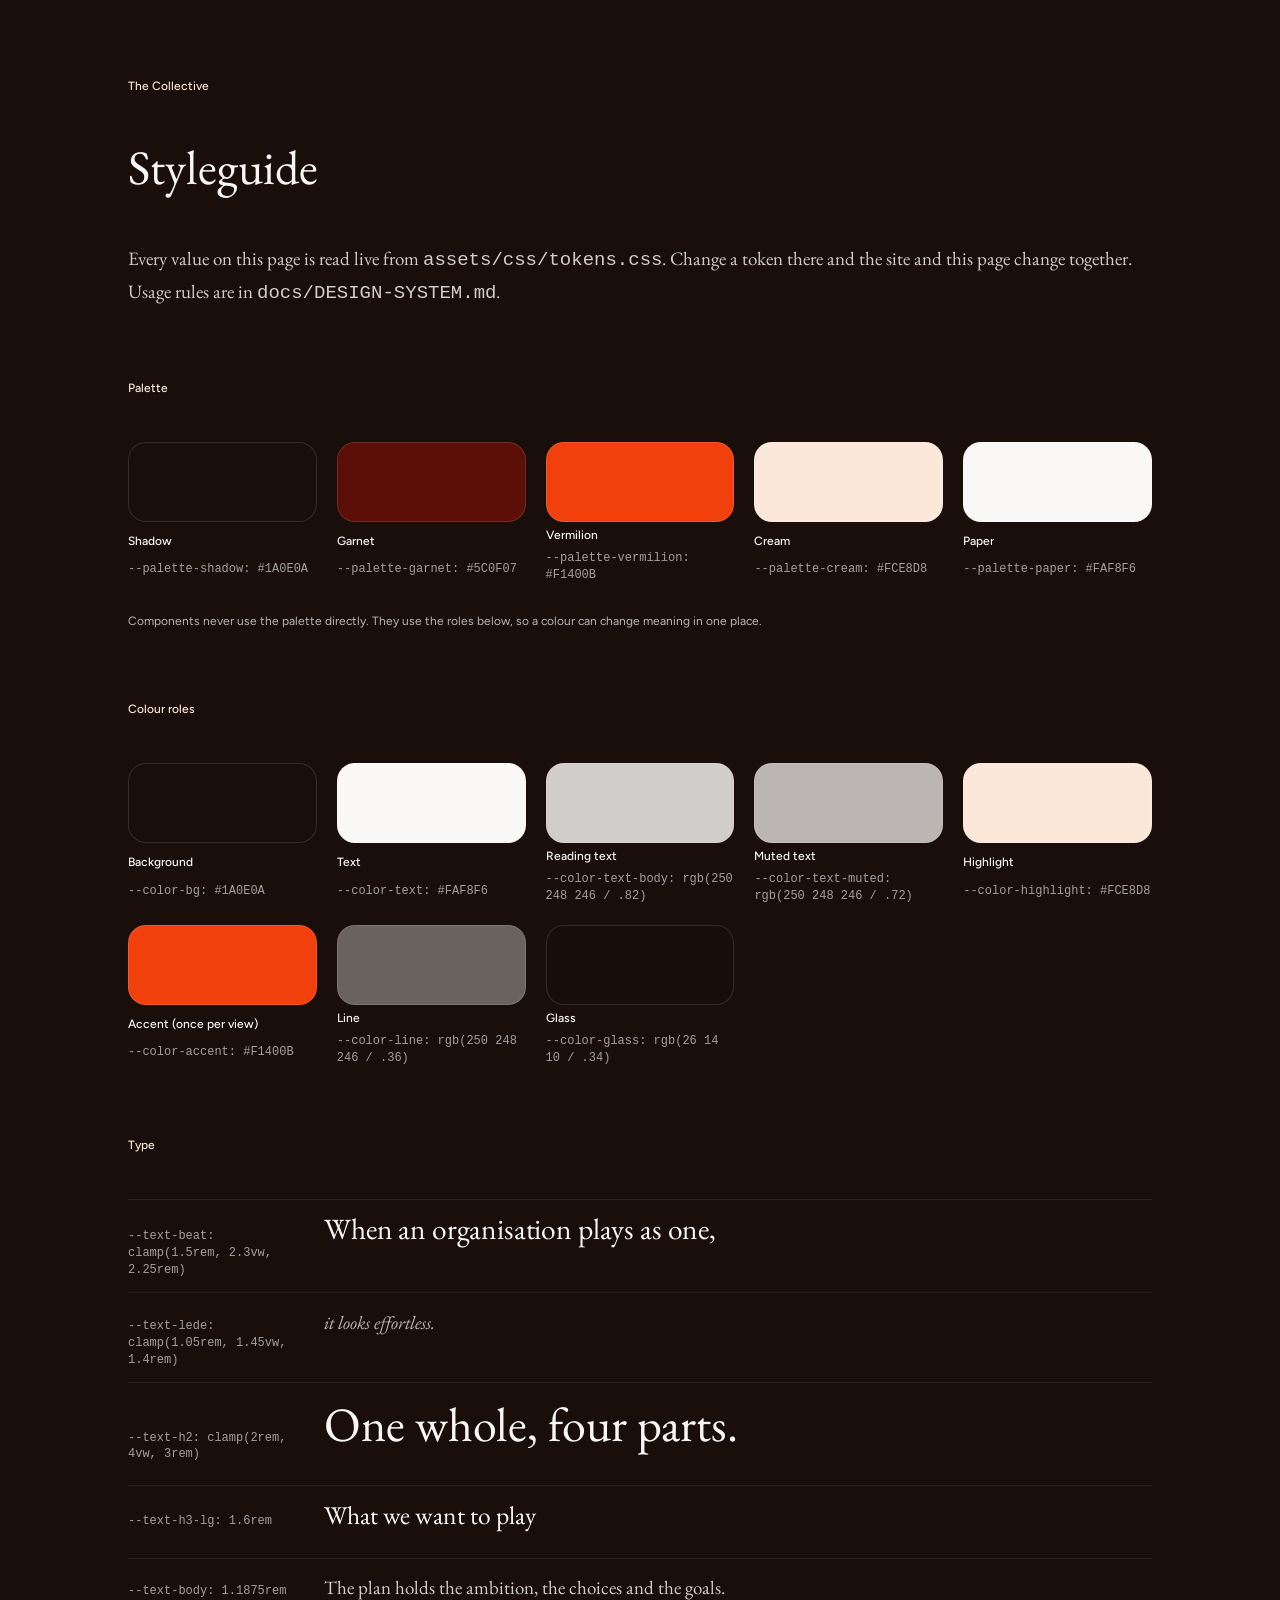
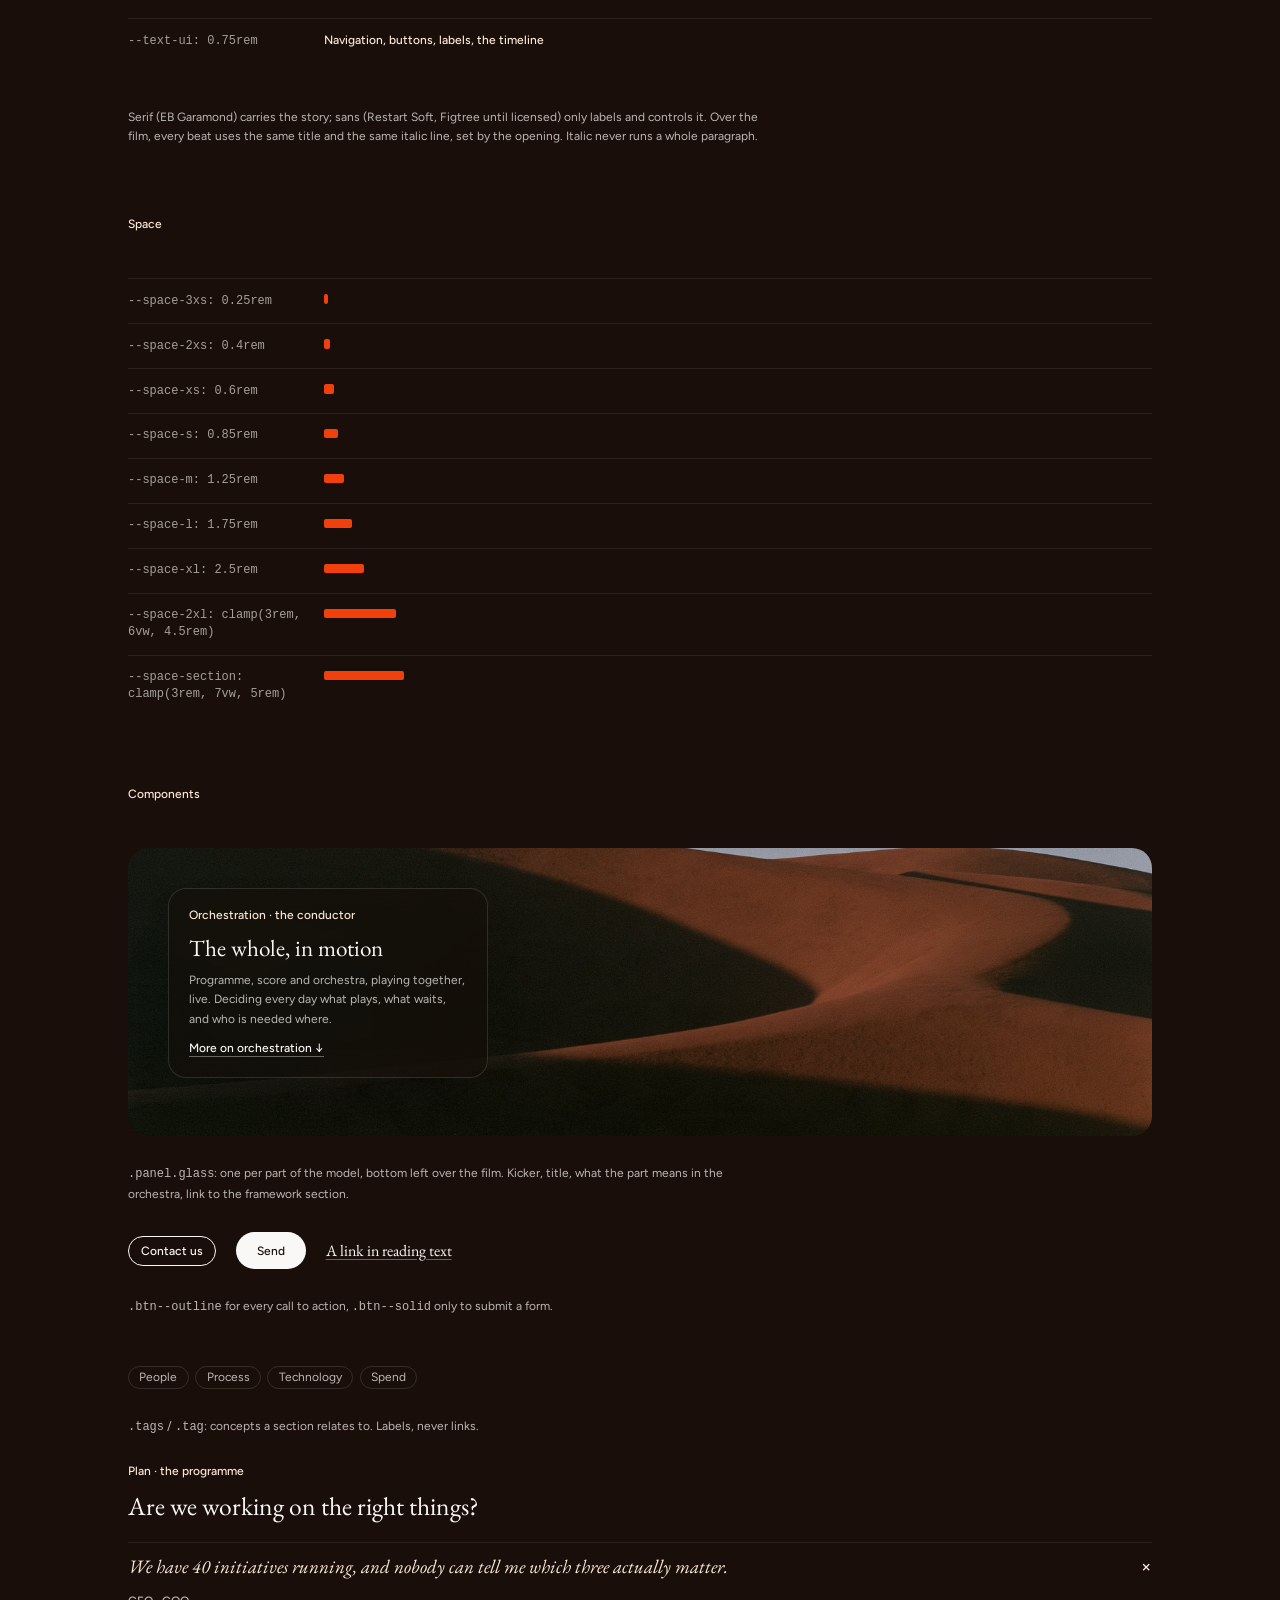
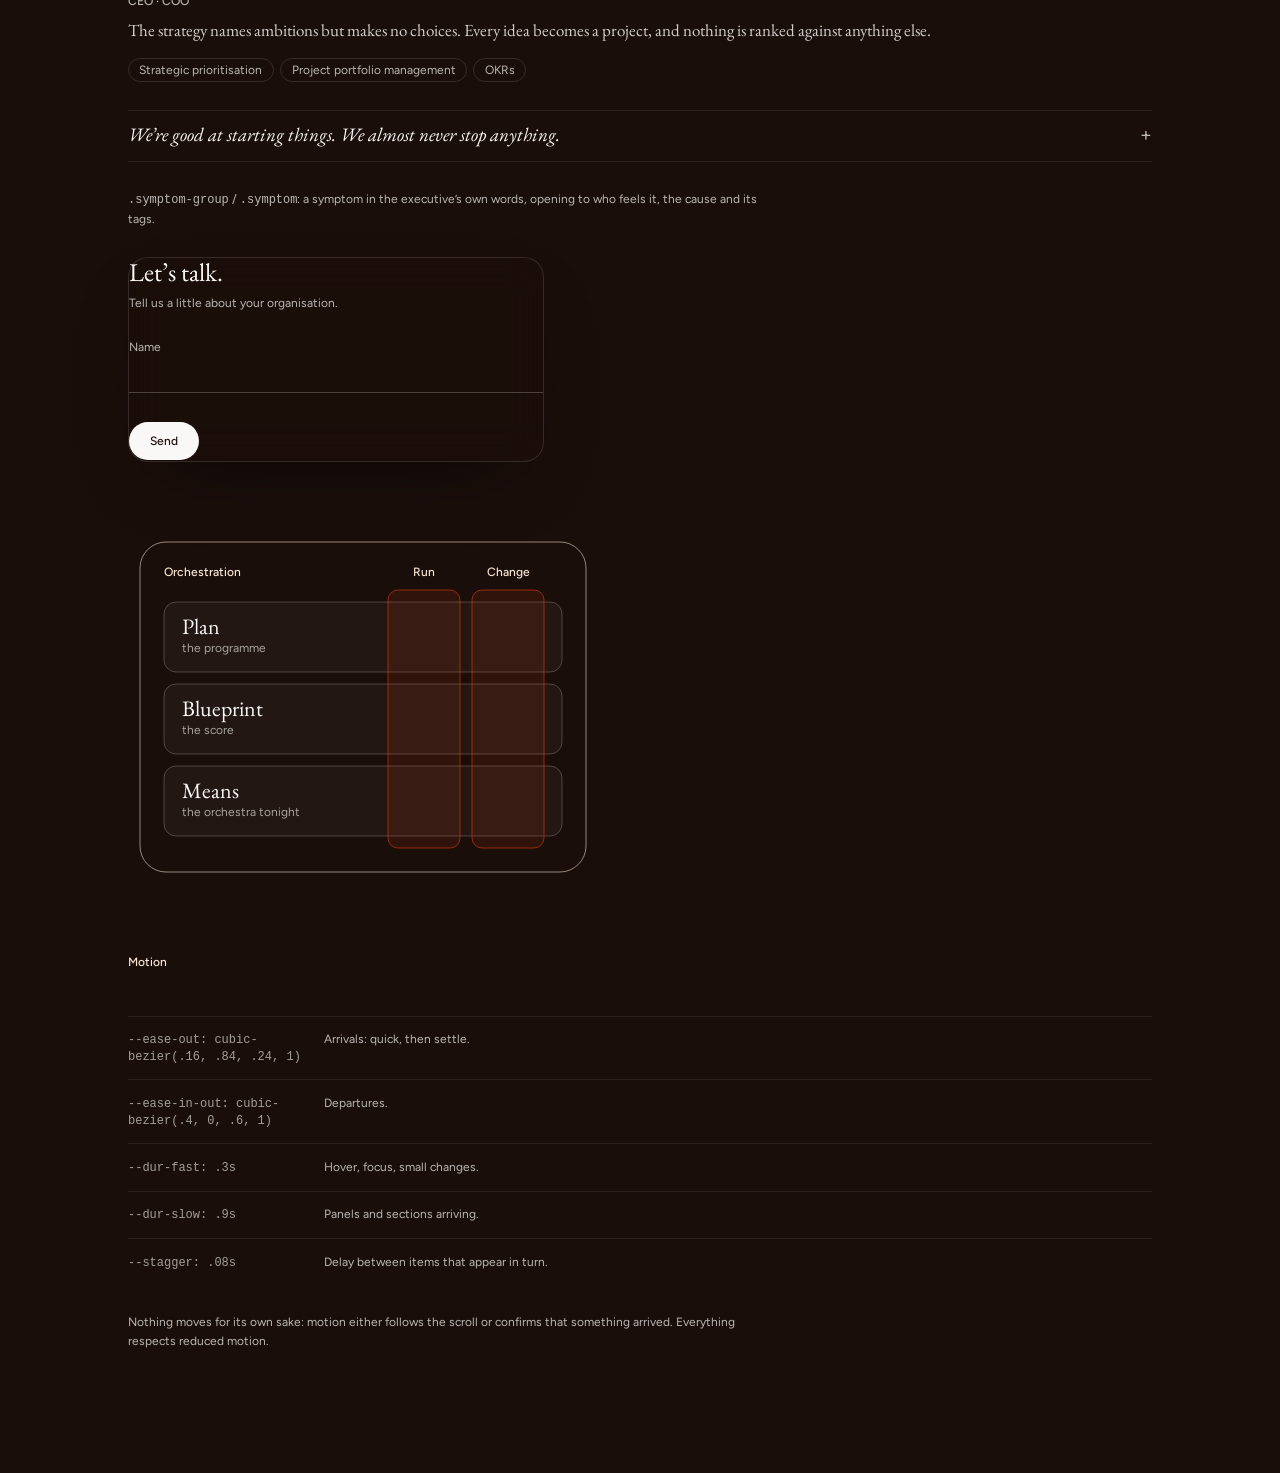
==== styleguide.html @ 5a9cf830 "Initial commit: The Collective website Co-Authored-By: Claude Opus 5.5 <noreply@anthropic.com>" ====
<!doctype html>
<html lang="en">
<head>
<meta charset="utf-8">
<meta name="viewport" content="width=device-width, initial-scale=1">
<title>The Collective · Styleguide</title>
<meta name="robots" content="noindex">
<link rel="preconnect" href="https://fonts.googleapis.com">
<link rel="preconnect" href="https://fonts.gstatic.com" crossorigin>
<link rel="stylesheet" href="https://fonts.googleapis.com/css2?family=EB+Garamond:ital,wght@0,400;1,400&family=Figtree:wght@400;500&display=swap">
<link rel="stylesheet" href="assets/css/fonts.css">
<link rel="stylesheet" href="assets/css/tokens.css">
<link rel="stylesheet" href="assets/css/base.css">
<link rel="stylesheet" href="assets/css/components/button.css">
<link rel="stylesheet" href="assets/css/components/glass.css">
<link rel="stylesheet" href="assets/css/components/story.css">
<link rel="stylesheet" href="assets/css/components/sections.css">
<link rel="stylesheet" href="assets/css/components/tag.css">
<link rel="stylesheet" href="assets/css/components/symptoms.css">
<link rel="stylesheet" href="assets/css/components/diagram.css">
<link rel="stylesheet" href="assets/css/components/dialog.css">
<link rel="stylesheet" href="assets/css/styleguide.css">
<script src="assets/js/util.js" defer></script>
<script src="assets/js/styleguide.js" defer></script>
</head>
<body>
<main class="sg">
  <div class="sg__inner">

    <header class="sg__block">
      <p class="eyebrow">The Collective</p>
      <h1 class="section__title">Styleguide</h1>
      <p class="section__text">Every value on this page is read live from <code>assets/css/tokens.css</code>. Change a token there and the site and this page change together. Usage rules are in <code>docs/DESIGN-SYSTEM.md</code>.</p>
    </header>

    <!-- Palette -->
    <section class="sg__block">
      <p class="eyebrow">Palette</p>
      <div class="sg__grid">
        <div class="sg__swatch" data-token="--palette-shadow" data-chip><div class="sg__chip"></div><span class="sg__name">Shadow</span><span class="sg__code" data-token-value></span></div>
        <div class="sg__swatch" data-token="--palette-garnet" data-chip><div class="sg__chip"></div><span class="sg__name">Garnet</span><span class="sg__code" data-token-value></span></div>
        <div class="sg__swatch" data-token="--palette-vermilion" data-chip><div class="sg__chip"></div><span class="sg__name">Vermilion</span><span class="sg__code" data-token-value></span></div>
        <div class="sg__swatch" data-token="--palette-cream" data-chip><div class="sg__chip"></div><span class="sg__name">Cream</span><span class="sg__code" data-token-value></span></div>
        <div class="sg__swatch" data-token="--palette-paper" data-chip><div class="sg__chip"></div><span class="sg__name">Paper</span><span class="sg__code" data-token-value></span></div>
      </div>
      <p class="sg__note">Components never use the palette directly. They use the roles below, so a colour can change meaning in one place.</p>
    </section>

    <!-- Roles -->
    <section class="sg__block">
      <p class="eyebrow">Colour roles</p>
      <div class="sg__grid">
        <div class="sg__swatch" data-token="--color-bg" data-chip><div class="sg__chip"></div><span class="sg__name">Background</span><span class="sg__code" data-token-value></span></div>
        <div class="sg__swatch" data-token="--color-text" data-chip><div class="sg__chip"></div><span class="sg__name">Text</span><span class="sg__code" data-token-value></span></div>
        <div class="sg__swatch" data-token="--color-text-body" data-chip><div class="sg__chip"></div><span class="sg__name">Reading text</span><span class="sg__code" data-token-value></span></div>
        <div class="sg__swatch" data-token="--color-text-muted" data-chip><div class="sg__chip"></div><span class="sg__name">Muted text</span><span class="sg__code" data-token-value></span></div>
        <div class="sg__swatch" data-token="--color-highlight" data-chip><div class="sg__chip"></div><span class="sg__name">Highlight</span><span class="sg__code" data-token-value></span></div>
        <div class="sg__swatch" data-token="--color-accent" data-chip><div class="sg__chip"></div><span class="sg__name">Accent (once per view)</span><span class="sg__code" data-token-value></span></div>
        <div class="sg__swatch" data-token="--color-line" data-chip><div class="sg__chip"></div><span class="sg__name">Line</span><span class="sg__code" data-token-value></span></div>
        <div class="sg__swatch" data-token="--color-glass" data-chip><div class="sg__chip"></div><span class="sg__name">Glass</span><span class="sg__code" data-token-value></span></div>
      </div>
    </section>

    <!-- Type -->
    <section class="sg__block">
      <p class="eyebrow">Type</p>
      <div>
        <div class="sg__row"><span class="sg__code" data-token="--text-beat"></span><p class="beat__title">When an organisation plays as one,</p></div>
        <div class="sg__row"><span class="sg__code" data-token="--text-lede"></span><p class="beat__lead">it looks effortless.</p></div>
        <div class="sg__row"><span class="sg__code" data-token="--text-h2"></span><p class="section__title">One whole, four parts.</p></div>
        <div class="sg__row"><span class="sg__code" data-token="--text-h3-lg"></span><p class="part__title">What we want to play</p></div>
        <div class="sg__row"><span class="sg__code" data-token="--text-body"></span><p class="section__text">The plan holds the ambition, the choices and the goals.</p></div>
        <div class="sg__row"><span class="sg__code" data-token="--text-ui"></span><p class="eyebrow">Navigation, buttons, labels, the timeline</p></div>
              </div>
      <p class="sg__note">Serif (EB Garamond) carries the story; sans (Restart Soft, Figtree until licensed) only labels and controls it. Over the film, every beat uses the same title and the same italic line, set by the opening. Italic never runs a whole paragraph.</p>
    </section>

    <!-- Space -->
    <section class="sg__block">
      <p class="eyebrow">Space</p>
      <div>
        <div class="sg__row"><span class="sg__code" data-token="--space-3xs"></span><div class="sg__space" data-size="--space-3xs"></div></div>
        <div class="sg__row"><span class="sg__code" data-token="--space-2xs"></span><div class="sg__space" data-size="--space-2xs"></div></div>
        <div class="sg__row"><span class="sg__code" data-token="--space-xs"></span><div class="sg__space" data-size="--space-xs"></div></div>
        <div class="sg__row"><span class="sg__code" data-token="--space-s"></span><div class="sg__space" data-size="--space-s"></div></div>
        <div class="sg__row"><span class="sg__code" data-token="--space-m"></span><div class="sg__space" data-size="--space-m"></div></div>
        <div class="sg__row"><span class="sg__code" data-token="--space-l"></span><div class="sg__space" data-size="--space-l"></div></div>
        <div class="sg__row"><span class="sg__code" data-token="--space-xl"></span><div class="sg__space" data-size="--space-xl"></div></div>
        <div class="sg__row"><span class="sg__code" data-token="--space-2xl"></span><div class="sg__space" data-size="--space-2xl"></div></div>
        <div class="sg__row"><span class="sg__code" data-token="--space-section"></span><div class="sg__space" data-size="--space-section"></div></div>
      </div>
    </section>

    <!-- Components -->
    <section class="sg__block">
      <p class="eyebrow">Components</p>
      <div class="sg__stage">
        <aside class="panel glass is-active" aria-label="Example panel">
          <p class="panel__kicker">Orchestration &middot; the conductor</p>
          <h3 class="panel__title">The whole, in motion</h3>
          <p class="panel__body">Programme, score and orchestra, playing together, live. Deciding every day what plays, what waits, and who is needed where.</p>
          <a class="panel__link" href="#">More on orchestration &darr;</a>
        </aside>
      </div>
      <p class="sg__note"><code>.panel.glass</code>: one per part of the model, bottom left over the film. Kicker, title, what the part means in the orchestra, link to the framework section.</p>

      <div class="sg__inline">
        <button class="btn btn--outline" type="button">Contact us</button>
        <button class="btn btn--solid" type="button">Send</button>
        <a class="prose-link" href="#">A link in reading text</a>
      </div>
      <p class="sg__note"><code>.btn--outline</code> for every call to action, <code>.btn--solid</code> only to submit a form.</p>

      <ul class="tags" aria-label="Example tags"><li class="tag">People</li><li class="tag">Process</li><li class="tag">Technology</li><li class="tag">Spend</li></ul>
      <p class="sg__note"><code>.tags</code> / <code>.tag</code>: concepts a section relates to. Labels, never links.</p>

      <div class="symptom-group">
        <p class="symptom-group__part">Plan &middot; the programme</p>
        <h3 class="symptom-group__title">Are we working on the right things?</h3>
        <details class="symptom" open>
          <summary class="symptom__line">We have 40 initiatives running, and nobody can tell me which three actually matter.</summary>
          <div class="symptom__body">
            <p class="symptom__roles">CEO &middot; COO</p>
            <p class="symptom__cause">The strategy names ambitions but makes no choices. Every idea becomes a project, and nothing is ranked against anything else.</p>
            <ul class="tags" aria-label="Related concepts"><li class="tag">Strategic prioritisation</li><li class="tag">Project portfolio management</li><li class="tag">OKRs</li></ul>
          </div>
        </details>
        <details class="symptom">
          <summary class="symptom__line">We&rsquo;re good at starting things. We almost never stop anything.</summary>
          <div class="symptom__body"><p class="symptom__cause">Closed state.</p></div>
        </details>
      </div>
      <p class="sg__note"><code>.symptom-group</code> / <code>.symptom</code>: a symptom in the executive&rsquo;s own words, opening to who feels it, the cause and its tags.</p>

      <div class="dialog__card glass glass--strong sg__card">
        <h2 class="dialog__title">Let&rsquo;s talk.</h2>
        <p class="dialog__lead">Tell us a little about your organisation.</p>
        <label class="field"><span class="field__label">Name</span><input class="field__input" type="text"></label>
        <button class="btn btn--solid dialog__submit" type="button">Send</button>
      </div>

      <figure class="diagram">
        <svg class="diagram__svg diagram__svg--wide" viewBox="0 0 470 354" role="img" aria-label="Framework diagram">
          <rect class="diagram__frame" x="12" y="12" width="446" height="330" rx="26"/>
          <text class="diagram__label diagram__frame-label" x="36" y="46">Orchestration</text>
          <g class="diagram__layer"><rect x="36" y="72" width="398" height="70" rx="12"/><text class="diagram__name" x="54" y="104">Plan</text><text class="diagram__desc" x="54" y="122">the programme</text></g>
          <g class="diagram__layer"><rect x="36" y="154" width="398" height="70" rx="12"/><text class="diagram__name" x="54" y="186">Blueprint</text><text class="diagram__desc" x="54" y="204">the score</text></g>
          <g class="diagram__layer"><rect x="36" y="236" width="398" height="70" rx="12"/><text class="diagram__name" x="54" y="268">Means</text><text class="diagram__desc" x="54" y="286">the orchestra tonight</text></g>
          <g class="diagram__pillar"><rect x="260" y="60" width="72" height="258" rx="10"/><text class="diagram__label" x="296" y="46">Run</text></g>
          <g class="diagram__pillar"><rect x="344" y="60" width="72" height="258" rx="10"/><text class="diagram__label" x="380" y="46">Change</text></g>
        </svg>
      </figure>
    </section>

    <!-- Motion -->
    <section class="sg__block">
      <p class="eyebrow">Motion</p>
      <div>
        <div class="sg__row"><span class="sg__code" data-token="--ease-out"></span><p class="sg__note">Arrivals: quick, then settle.</p></div>
        <div class="sg__row"><span class="sg__code" data-token="--ease-in-out"></span><p class="sg__note">Departures.</p></div>
        <div class="sg__row"><span class="sg__code" data-token="--dur-fast"></span><p class="sg__note">Hover, focus, small changes.</p></div>
        <div class="sg__row"><span class="sg__code" data-token="--dur-slow"></span><p class="sg__note">Panels and sections arriving.</p></div>
        <div class="sg__row"><span class="sg__code" data-token="--stagger"></span><p class="sg__note">Delay between items that appear in turn.</p></div>
      </div>
      <p class="sg__note">Nothing moves for its own sake: motion either follows the scroll or confirms that something arrived. Everything respects reduced motion.</p>
    </section>

  </div>
</main>
</body>
</html>
---- assets/css/fonts.css ----
/* ==========================================================================
   Fonts
   EB Garamond (serif) and Figtree (sans fallback) load from Google Fonts in
   index.html. Restart Soft is the intended sans: it is a commercial font, so
   it is not bundled. Once licensed, place the webfont files in assets/fonts/
   and uncomment the block below. Nothing else needs to change: --font-sans in
   tokens.css already lists Restart Soft first.
   ========================================================================== */

/*
@font-face {
  font-family: "Restart Soft";
  src: url("../fonts/RestartSoft-Regular.woff2") format("woff2");
  font-weight: 400;
  font-style: normal;
  font-display: swap;
}
@font-face {
  font-family: "Restart Soft";
  src: url("../fonts/RestartSoft-Medium.woff2") format("woff2");
  font-weight: 500;
  font-style: normal;
  font-display: swap;
}
*/
---- assets/css/tokens.css ----
/* ==========================================================================
   The Collective — design tokens
   The single source of truth for colour, type, space, shape and motion.
   Components never use raw values; they read these tokens. The story engine
   (assets/js/story.js) reads the canvas tokens at the bottom of this file.

   Breakpoints (CSS variables cannot be used inside media queries, so these
   are fixed values used consistently across the component files):
     --bp-phone    560px   small phones: compact navigation, phone diagram
     --bp-portrait 720px   phones and narrow tablets: docked panels, stacked grids
   ========================================================================== */

:root {
  color-scheme: dark;

  /* ---- Palette: raw colours, named after where they come from -------- */
  --palette-shadow:    #1A0E0A;   /* deepest shadow in the dunes; the page ground */
  --palette-garnet:    #5C0F07;   /* brand red: concert-hall plush */
  --palette-vermilion: #F1400B;   /* the conductor's coat; the one accent */
  --palette-paper:     #FAF8F6;   /* parchment; primary text on dark */
  --palette-cream:     #FCE8D8;   /* bright cream with a hint of peach */

  /* Channel versions of the same colours, for alpha variants: rgb(var(--rgb-x) / .5) */
  --rgb-shadow:    26 14 10;
  --rgb-paper:     250 248 246;
  --rgb-cream:     252 232 216;
  --rgb-vermilion: 241 64 11;

  /* ---- Colour roles: what components actually use -------------------- */
  --color-bg:            var(--palette-shadow);
  --color-text:          var(--palette-paper);
  --color-text-body:     rgb(var(--rgb-paper) / .82);
  --color-text-muted:    rgb(var(--rgb-paper) / .72);
  --color-text-subtle:   rgb(var(--rgb-paper) / .62);
  --color-highlight:     var(--palette-cream);       /* italic lines, labels, hover */
  --color-accent:        var(--palette-vermilion);   /* used once per view */
  --color-brand:         var(--palette-garnet);

  --color-line:          rgb(var(--rgb-paper) / .36);
  --color-line-soft:     rgb(var(--rgb-paper) / .22);
  --color-line-faint:    rgb(var(--rgb-paper) / .12);
  --color-line-hair:     rgb(var(--rgb-paper) / .08);

  --color-glass:         rgb(var(--rgb-shadow) / .34);
  --color-glass-strong:  rgb(var(--rgb-shadow) / .50);
  --color-overlay:       rgb(var(--rgb-shadow) / .45);
  --color-fade-strong:   rgb(var(--rgb-shadow) / .92);
  --color-fade-floor:    rgb(var(--rgb-shadow) / .50);
  --color-fade-clear:    rgb(var(--rgb-shadow) / 0);

  --color-diagram-fill:  rgb(var(--rgb-paper) / .04);
  --color-diagram-line:  rgb(var(--rgb-paper) / .22);
  --color-diagram-frame: rgb(var(--rgb-cream) / .55);
  --color-pillar-fill:   rgb(var(--rgb-vermilion) / .10);
  --color-pillar-line:   rgb(var(--rgb-vermilion) / .55);

  /* ---- Typography ----------------------------------------------------- */
  --font-serif: "EB Garamond", "Garamond", Georgia, serif;
  --font-sans:  "Restart Soft", "Restart Soft Premium", "Figtree", ui-sans-serif, system-ui, sans-serif;

  --weight-regular: 400;
  --weight-medium:  500;

  --text-ui:         0.75rem;                      /* 12px  navigation, buttons, timeline, labels */
  --text-field:      1rem;                         /* 16px  form input (16px stops iOS zooming in) */
  --text-close:      1.125rem;                     /* 18px  the × that closes the dialog */
  --text-body-sm:    1.0625rem;                    /* 17px  body on phones, bios */
  --text-body:       1.1875rem;                    /* 19px  reading text */
  --text-lede:       clamp(1.05rem, 1.45vw, 1.4rem); /* every italic line under a title over the film */
  --text-h3-sm:      1.25rem;                      /* panel titles on phones */
  --text-h3:         1.45rem;
  --text-h3-lg:      1.6rem;
  --text-h2:         clamp(2rem, 4vw, 3rem);
  --text-beat:       clamp(1.5rem, 2.3vw, 2.25rem); /* every title over the film */

  --leading-beat:      1.1;                        /* titles over the film */
  --leading-heading:   1.15;                       /* h2 and card titles */
  --leading-snug:      1.2;                        /* h3 */
  --leading-lede:      1.25;                       /* italic lines over the film */
  --leading-field:     1.4;
  --leading-ui:        1.6;
  --leading-body:      1.7;
  --tracking-beat:      -0.005em;
  --tracking-ui:         0.02em;

  /* ---- Space ------------------------------------------------------------ */
  --space-3xs: 0.25rem;
  --space-2xs: 0.4rem;
  --space-xs:  0.6rem;
  --space-s:   0.85rem;
  --space-m:   1.25rem;
  --space-l:   1.75rem;
  --space-xl:  2.5rem;
  --space-2xl: clamp(3rem, 6vw, 4.5rem);          /* between blocks inside a section */
  --space-section: clamp(3rem, 7vw, 5rem);         /* between sections */
  --space-section-lg: clamp(6rem, 14vw, 10rem);    /* first section after the story */
  --space-section-end: clamp(5rem, 12vw, 8rem);    /* below the last section */

  /* ---- Layout ----------------------------------------------------------- */
  --gutter:        clamp(20px, 7vw, 120px);
  --measure:       40rem;                          /* reading width (~65 characters) */
  --beat-width:    46rem;
  --panel-width:   20rem;
  --nav-offset:    20px;                           /* distance of the top bar from the edge */
  --panel-offset:  72px;                           /* glass panel above the bottom edge */
  --timeline-offset: 30px;                         /* timeline above the bottom edge */
  --story-length:  1250vh;                         /* scroll distance of the film */

  /* ---- Shape and depth -------------------------------------------------- */
  --radius-hair:  2px;
  --radius-glass: 18px;
  --radius-card:  20px;
  --radius-pill:  999px;
  --blur-glass:   blur(18px) saturate(1.15);
  --blur-overlay: blur(14px);
  --shadow-glass: 0 20px 50px -30px rgb(0 0 0 / .6);
  --shadow-card:  0 30px 80px -40px rgb(0 0 0 / .8);
  --shadow-text:  0 1px 30px rgb(var(--rgb-shadow) / .45);   /* lifts text off a bright sky */
  --focus-ring:   2px solid var(--color-highlight);

  /* ---- Motion ----------------------------------------------------------- */
  --ease-out:     cubic-bezier(.16, .84, .24, 1);  /* arrivals: quick, then settle */
  --ease-in-out:  cubic-bezier(.4, 0, .6, 1);      /* departures */
  --ease-draw:    cubic-bezier(.45, 0, .2, 1);     /* lines drawing themselves */
  --dur-fast:   .3s;
  --dur-base:   .6s;
  --dur-slow:   .9s;
  --dur-slower: 1.2s;
  --stagger:    .08s;                              /* delay between items appearing in turn */

  /* ---- Layers ----------------------------------------------------------- */
  --z-nav-fade: 19;
  --z-nav:      20;
  --z-dialog:   30;

  /* ---- Canvas (read by the story engine) -------------------------------- */
  --rgb-canvas-shade: var(--rgb-shadow);           /* dims everything outside the focus */
  --rgb-glow-core:    255 236 214;                 /* warm light inside the subject */
  --rgb-glow:         255 226 196;
  --rgb-glow-rim:     255 186 140;                 /* soft rim of light around it */
}

/* Phones and narrow tablets: same system, adjusted distances */
@media (max-width: 720px) {
  :root {
    --panel-offset:    calc(124px + env(safe-area-inset-bottom, 0px));
    --timeline-offset: calc(60px + env(safe-area-inset-bottom, 0px));
    --story-length:    1100vh;
    --text-h2:         1.85rem;
    --text-body:       var(--text-body-sm);
  }
}
---- assets/css/base.css ----
/* ==========================================================================
   Base: document, element defaults, accessibility helpers
   ========================================================================== */

*, *::before, *::after { box-sizing: border-box; }

html, body { background: var(--color-bg); }

body {
  margin: 0;
  color: var(--color-text);
  font-family: var(--font-serif);
  -webkit-font-smoothing: antialiased;
  text-rendering: optimizeLegibility;
}

h1, h2, h3, p, ul, figure { margin: 0; }
ul { padding: 0; list-style: none; }
img, svg { max-width: 100%; }
button { font: inherit; }

/* Links inside reading text */
.prose-link {
  color: var(--color-text);
  text-decoration: underline;
  text-decoration-color: var(--color-line);
  text-underline-offset: 3px;
  transition: text-decoration-color var(--dur-fast) ease;
}
.prose-link:hover { text-decoration-color: var(--color-accent); }

/* One focus style everywhere */
:focus-visible {
  outline: var(--focus-ring);
  outline-offset: 3px;
  border-radius: var(--radius-hair);
}

.visually-hidden {
  position: absolute !important;
  width: 1px; height: 1px;
  overflow: hidden; clip: rect(0 0 0 0); white-space: nowrap;
}

@media (prefers-reduced-motion: reduce) {
  *, *::before, *::after {
    animation-duration: .01ms !important;
    animation-delay: 0s !important;
    transition-duration: .01ms !important;
    transition-delay: 0s !important;
  }
}
---- assets/css/components/button.css ----
/* ==========================================================================
   Buttons
   .btn            shared shape: a small pill in the UI typeface
   .btn--outline   line in the text colour, no fill (navigation, calls to action)
   .btn--solid     filled paper button (form submit)
   ========================================================================== */

.btn {
  --btn-padding: .5rem .75rem;                  /* kept close around the label */
  display: inline-flex;
  align-items: center;
  gap: var(--space-2xs);
  padding: var(--btn-padding);
  font: var(--weight-medium) var(--text-ui)/1 var(--font-sans);
  border-radius: var(--radius-pill);
  cursor: pointer;
  text-decoration: none;
  transition: color var(--dur-fast) ease, border-color var(--dur-fast) ease, background-color var(--dur-fast) ease;
}

.btn--outline {
  color: var(--color-text);
  background: none;
  border: 1px solid var(--color-text);
}
.btn--outline:hover { color: var(--color-highlight); border-color: var(--color-highlight); }

.btn--solid {
  --btn-padding: .8rem 1.3rem;
  color: var(--color-bg);
  background: var(--color-text);
  border: 0;
}
.btn--solid:hover { background: var(--color-highlight); }
---- assets/css/components/glass.css ----
/* ==========================================================================
   Glass: the smoked-glass surface used by story panels and the dialog card
   ========================================================================== */

.glass {
  background: var(--color-glass);
  -webkit-backdrop-filter: var(--blur-glass);
  backdrop-filter: var(--blur-glass);
  border: 1px solid var(--color-line-faint);
  border-radius: var(--radius-glass);
  box-shadow: var(--shadow-glass);
}

.glass--strong {
  background: var(--color-glass-strong);
  border-radius: var(--radius-card);
  box-shadow: var(--shadow-card);
}
---- assets/css/components/story.css ----
/* ==========================================================================
   Story: the pinned, scroll-driven film at the top of the page.
   Timing, camera and the position of anchored beats are set by
   assets/js/story.js from assets/js/config.js; this file only styles.

   Component tokens are declared on the component's root and derive from
   tokens.css; change them here, not in the rules below.
   ========================================================================== */

.story {
  --stage-floor-height: 22vh;                  /* dark fade behind the timeline */
  --beat-top: 21vh;                            /* beats without an image anchor */
  --beat-top-phone: 24vh;
  position: relative;
  height: var(--story-length);
}

.story__stage {
  position: sticky;
  top: env(safe-area-inset-top, 0px);
  width: 100%;
  height: 100vh;
  height: 100svh;
  overflow: hidden;
  background: var(--color-bg);
}

.story__canvas { position: absolute; inset: 0; display: block; width: 100%; height: 100%; }

/* Darkens the sky behind the closing question; faded in by the engine */
.story__shade {
  position: absolute; inset: 0;
  pointer-events: none;
  opacity: 0;
  background: linear-gradient(to bottom, var(--color-fade-floor), var(--color-fade-clear) 70%);
}

/* Keeps the timeline legible on the bright stage */
.story__floor {
  position: absolute; inset: auto 0 0 0;
  height: var(--stage-floor-height);
  pointer-events: none;
  background: linear-gradient(to top, var(--color-fade-floor), var(--color-fade-clear));
}

/* ---- Beats: the lines of text that play over the film -------------------
   One title style and one line style for every beat, so the eye never has
   to re-read the hierarchy: the opening sets it, the rest follow. */
.beats { position: absolute; inset: 0; pointer-events: none; }

.beat {
  position: absolute;
  left: 50%;
  top: var(--beat-top);
  width: 100%;
  max-width: min(var(--beat-width), calc(100% - 2 * var(--gutter)));
  text-align: center;
  text-shadow: var(--shadow-text);
  opacity: 0;
  will-change: transform, opacity, filter;
}
.beat[data-anchor] { top: 50vh; }              /* replaced by the engine once the image is placed */

/* Centred in the viewport, both ways: for a beat that stands on its own (the closing question) */
.beat--centred {
  inset-block: 0;
  display: flex;
  flex-direction: column;
  align-items: center;
  justify-content: center;
}

.beat__title {
  font: var(--weight-regular) var(--text-beat)/var(--leading-beat) var(--font-serif);
  letter-spacing: var(--tracking-beat);
  text-wrap: balance;
}

.beat__lead,
.beat__lines li {
  font: italic var(--weight-regular) var(--text-lede)/var(--leading-lede) var(--font-serif);
  color: var(--color-text-muted);
  text-wrap: balance;
}
.beat__lead { margin-top: var(--space-3xs); }

.beat__lines { display: grid; gap: var(--space-3xs); margin-top: var(--space-3xs); }
.beat__lines li { opacity: 0; }                /* each line is faded in by the engine */

.beat__cta { margin-top: var(--space-l); pointer-events: auto; }

/* ---- Timeline: where you are in the story ------------------------------ */
.timeline {
  --timeline-bar-width: 120px;
  --timeline-dot-size: 5px;
  position: absolute;
  left: var(--gutter);
  bottom: var(--timeline-offset);
  display: flex;
  align-items: center;
  gap: var(--space-s);
  font: var(--weight-regular) var(--text-ui)/1 var(--font-sans);
  font-variant-numeric: tabular-nums;
  color: var(--color-text-muted);
  pointer-events: none;
}
.timeline__bar  { position: relative; width: var(--timeline-bar-width); height: 1px; background: var(--color-line); }
.timeline__fill { position: absolute; inset: 0; background: var(--color-text); transform-origin: 0 0; transform: scaleX(0); }
.timeline__dot {
  position: absolute;
  top: calc(var(--timeline-dot-size) / -2 + .5px);
  width: var(--timeline-dot-size);
  height: var(--timeline-dot-size);
  border-radius: 50%;
  background: var(--color-highlight);
  transform: translateX(-50%);
}
.timeline__label { color: var(--color-text); }

.scroll-hint {
  position: absolute;
  left: 50%;
  bottom: var(--timeline-offset);
  transform: translateX(-50%);
  font: var(--weight-regular) var(--text-ui)/1 var(--font-sans);
  color: var(--color-text-muted);
  pointer-events: none;
}

/* ---- Panels: one glass panel per part of the model --------------------- */
.panels { position: absolute; inset: 0; pointer-events: none; }

.panel {
  --panel-padding: var(--space-m);
  --panel-shift: 18px;                         /* how far a panel travels as it arrives */
  position: absolute;
  left: var(--gutter);
  bottom: var(--panel-offset);
  width: min(var(--panel-width), calc(100vw - 2 * var(--gutter)));
  padding: var(--panel-padding);
  opacity: 0;
  visibility: hidden;
  pointer-events: none;
  transform: translate3d(0, var(--panel-shift), 0) scale(.98);
  transition: opacity .45s ease, transform .55s var(--ease-in-out), visibility 0s linear .55s;
}
.panel.is-active {
  opacity: 1;
  visibility: visible;
  pointer-events: auto;
  transform: none;
  transition: opacity .7s ease, transform var(--dur-slow) var(--ease-out), visibility 0s;
}

/* Contents arrive one after another */
.panel > * { opacity: 0; transform: translateY(8px); transition: opacity var(--dur-fast) ease, transform var(--dur-fast) ease; }
.panel.is-active > * { opacity: 1; transform: none; transition: opacity var(--dur-base) ease, transform .7s var(--ease-out); }
.panel.is-active > :nth-child(1) { transition-delay: calc(var(--stagger) * 2); }
.panel.is-active > :nth-child(2) { transition-delay: calc(var(--stagger) * 3); }
.panel.is-active > :nth-child(3) { transition-delay: calc(var(--stagger) * 4); }
.panel.is-active > :nth-child(4) { transition-delay: calc(var(--stagger) * 5); }
.panel.is-active > :nth-child(5) { transition-delay: calc(var(--stagger) * 6); }

.panel__kicker { margin-bottom: var(--space-s); font: var(--weight-medium) var(--text-ui)/1 var(--font-sans); color: var(--color-highlight); }
.panel__title  { margin-bottom: var(--space-xs); font: var(--weight-regular) var(--text-h3)/var(--leading-heading) var(--font-serif); text-wrap: balance; }
.panel__body   { font: var(--weight-regular) var(--text-ui)/var(--leading-ui) var(--font-sans); color: var(--color-text-muted); }
.panel__link {
  display: inline-block;
  margin-top: var(--space-s);
  padding-bottom: 2px;
  font: var(--weight-medium) var(--text-ui)/1 var(--font-sans);
  color: var(--color-text);
  text-decoration: none;
  border-bottom: 1px solid var(--color-line);
  transition: border-color var(--dur-fast) ease;
}
.panel__link:hover { border-bottom-color: var(--color-accent); }

/* ---- Phones: panels and timeline span the width, shorter panel ---------- */
@media (max-width: 720px) {
  .beat:not(.beat--centred) { top: var(--beat-top-phone); }
  .timeline { right: var(--gutter); }
  .timeline__bar { flex: 1; width: auto; }
  .scroll-hint { display: none; }

  .panel { --panel-padding: var(--space-s) var(--space-m); right: var(--gutter); width: auto; }
  .panel__title { font-size: var(--text-h3-sm); }
}
---- assets/css/components/sections.css ----
/* ==========================================================================
   Sections below the story: framework, about, contact, footer
   ========================================================================== */

.section {
  --section-anchor-offset: 110px;               /* anchor targets land below the fixed top bar */
  --section-top: var(--space-section);
  padding-inline: var(--gutter);
  padding-block: var(--section-top) var(--space-section);
  background: var(--color-bg);
  scroll-margin-top: max(0px, calc(var(--section-anchor-offset) - var(--section-top)));
}
.section--first { --section-top: var(--space-section-lg); }
.section--last  { padding-bottom: var(--space-section-end); }

.section__inner {
  display: grid;
  gap: var(--space-2xl);
  max-width: var(--measure);
  margin: 0 auto;
}
.section__inner--tight { gap: var(--space-xl); }

.section__head,
.part { scroll-margin-top: var(--section-anchor-offset); }

.eyebrow {
  margin-bottom: var(--space-m);
  font: var(--weight-medium) var(--text-ui)/1 var(--font-sans);
  color: var(--color-highlight);
}

.section__title {
  margin-bottom: var(--space-m);
  font: var(--weight-regular) var(--text-h2)/var(--leading-heading) var(--font-serif);
  text-wrap: balance;
}

.section__text,
.part__text,
.person__bio {
  font: var(--weight-regular) var(--text-body)/var(--leading-body) var(--font-serif);
  color: var(--color-text-body);
}
.section__text + .section__text { margin-top: var(--space-m); }
.section__text--strong { color: var(--color-text); }
.section__cta { margin-top: var(--space-l); }

/* ---- Framework parts --------------------------------------------------- */
.part__title { margin-bottom: var(--space-s); font: var(--weight-regular) var(--text-h3-lg)/var(--leading-snug) var(--font-serif); }

/* ---- People ------------------------------------------------------------ */
.people { display: grid; grid-template-columns: repeat(2, minmax(0, 1fr)); gap: var(--space-xl); }
.person__name { margin-bottom: var(--space-2xs); font: var(--weight-regular) var(--text-h3)/var(--leading-snug) var(--font-serif); }
.person__role { margin-bottom: var(--space-s); font: var(--weight-medium) var(--text-ui)/1.4 var(--font-sans); color: var(--color-highlight); }
.person__bio  { font-size: var(--text-body-sm); }

/* ---- Footer ------------------------------------------------------------ */
.site-footer {
  display: flex;
  justify-content: space-between;
  gap: var(--space-m);
  padding: var(--space-m) var(--gutter) calc(var(--space-m) + env(safe-area-inset-bottom, 0px));
  border-top: 1px solid var(--color-line-hair);
  font: var(--weight-regular) var(--text-ui)/1 var(--font-sans);
  color: var(--color-text-muted);
  background: var(--color-bg);
}

@media (max-width: 720px) {
  .people { grid-template-columns: minmax(0, 1fr); }
}
---- assets/css/components/tag.css ----
/* ==========================================================================
   Tags: quiet pills naming concepts a section relates to.
   Labels, not links: they tell the reader (and search engines) which
   established ideas the text touches, without sending anyone away.
   ========================================================================== */

.tags {
  display: flex;
  flex-wrap: wrap;
  gap: var(--space-2xs);
  margin-top: var(--space-m);
}

.tag {
  --tag-padding: .3rem .65rem;                  /* kept close around the label, like the buttons */
  padding: var(--tag-padding);
  font: var(--weight-regular) var(--text-ui)/1 var(--font-sans);
  color: var(--color-text-muted);
  border: 1px solid var(--color-line-faint);
  border-radius: var(--radius-pill);
  white-space: nowrap;
}
---- assets/css/components/symptoms.css ----
/* ==========================================================================
   Symptoms: what leadership teams recognise, grouped by the part of the
   framework where each one starts. Every symptom is a <details> element:
   one quiet line until opened, then who feels it, the cause and the
   concepts it relates to. Content stays in the page for search engines.
   ========================================================================== */

.symptoms { display: grid; gap: var(--space-2xl); }

.symptom-group { display: grid; }
.symptom-group__part {
  margin-bottom: var(--space-s);
  font: var(--weight-medium) var(--text-ui)/1 var(--font-sans);
  color: var(--color-highlight);
}
.symptom-group__title {
  margin-bottom: var(--space-m);
  font: var(--weight-regular) var(--text-h3-lg)/var(--leading-snug) var(--font-serif);
}

.symptom { border-top: 1px solid var(--color-line-hair); }
.symptom:last-child { border-bottom: 1px solid var(--color-line-hair); }

.symptom__line {
  --symptom-mark: 1.4rem;                       /* room for the + on the right */
  position: relative;
  display: block;
  padding: var(--space-s) var(--symptom-mark) var(--space-s) 0;
  font: italic var(--weight-regular) var(--text-body)/var(--leading-snug) var(--font-serif);
  color: var(--color-text);
  cursor: pointer;
  list-style: none;
  transition: color var(--dur-fast) ease;
}
.symptom__line::-webkit-details-marker { display: none; }
.symptom__line::after {
  content: "+";
  position: absolute;
  top: var(--space-s);
  right: 0;
  font: var(--weight-regular) var(--text-body)/var(--leading-snug) var(--font-sans);
  color: var(--color-text-muted);
  transition: transform var(--dur-fast) var(--ease-out), color var(--dur-fast) ease;
}
.symptom__line:hover,
.symptom[open] .symptom__line { color: var(--color-highlight); }
.symptom[open] .symptom__line::after { transform: rotate(45deg); color: var(--color-highlight); }

.symptom__body { padding-bottom: var(--space-l); }
.symptom[open] .symptom__body { animation: rise-in var(--dur-base) var(--ease-out); }

.symptom__roles {
  margin-bottom: var(--space-2xs);
  font: var(--weight-medium) var(--text-ui)/1.4 var(--font-sans);
  color: var(--color-text-muted);
}
.symptom__cause {
  font: var(--weight-regular) var(--text-body-sm)/var(--leading-body) var(--font-serif);
  color: var(--color-text-body);
}
.symptom__body .tags { margin-top: var(--space-s); }
---- assets/css/components/diagram.css ----
/* ==========================================================================
   Diagram: Plan, Blueprint and Means as layers, Run and Change as pillars,
   Orchestration as the frame. A wide and a phone version share these styles.
   Sizes inside the SVG are in its own units (they scale with the drawing).
   ========================================================================== */

.diagram {
  --diagram-max: 470px;
  --diagram-max-phone: 400px;
  --diagram-name: 22px;                         /* layer names */
  --diagram-small: 12px;                        /* descriptions and labels */
  margin-top: var(--space-xl);
}
.diagram__svg { display: block; width: 100%; height: auto; }
.diagram__svg--wide  { max-width: var(--diagram-max); }
.diagram__svg--phone { display: none; max-width: var(--diagram-max-phone); }

@media (max-width: 560px) {
  .diagram__svg--wide  { display: none; }
  .diagram__svg--phone { display: block; }
}

.diagram__frame        { fill: none; stroke: var(--color-diagram-frame); stroke-width: 1; }
.diagram__layer rect   { fill: var(--color-diagram-fill); stroke: var(--color-diagram-line); stroke-width: 1; }
.diagram__pillar rect  { fill: var(--color-pillar-fill); stroke: var(--color-pillar-line); stroke-width: 1; }

.diagram__name   { font: var(--weight-regular) var(--diagram-name) var(--font-serif); fill: var(--color-text); }
.diagram__desc   { font: var(--weight-regular) var(--diagram-small) var(--font-sans); fill: var(--color-text-subtle); }
.diagram__label  { font: var(--weight-medium) var(--diagram-small) var(--font-sans); fill: var(--color-highlight); }
.diagram__pillar .diagram__label { text-anchor: middle; }
---- assets/css/components/dialog.css ----
/* ==========================================================================
   Contact dialog: blurred overlay with a glass card and a minimal form.
   Opened and closed by ui.js (.is-open).
   ========================================================================== */

.dialog {
  --dialog-width: 26rem;
  --dialog-padding: var(--space-m);
  --card-padding: var(--space-xl) var(--space-l) var(--space-l);
  --card-shift: 18px;
  position: fixed;
  inset: 0;
  z-index: var(--z-dialog);
  display: grid;
  grid-template-columns: minmax(0, var(--dialog-width));
  justify-content: center;
  align-content: center;
  padding: var(--dialog-padding);
  background: var(--color-overlay);
  -webkit-backdrop-filter: blur(0);
  backdrop-filter: blur(0);
  opacity: 0;
  visibility: hidden;
  transition: opacity var(--dur-base) ease, -webkit-backdrop-filter var(--dur-base) ease, backdrop-filter var(--dur-base) ease, visibility 0s linear var(--dur-base);
}
.dialog.is-open {
  opacity: 1;
  visibility: visible;
  -webkit-backdrop-filter: var(--blur-overlay);
  backdrop-filter: var(--blur-overlay);
  transition: opacity var(--dur-base) ease, -webkit-backdrop-filter var(--dur-base) ease, backdrop-filter var(--dur-base) ease, visibility 0s;
}

.dialog__card {
  position: relative;
  width: 100%;
  padding: var(--card-padding);
  opacity: 0;
  transform: translateY(var(--card-shift)) scale(.98);
  transition: transform var(--dur-fast) ease, opacity var(--dur-fast) ease;
}
.dialog.is-open .dialog__card {
  opacity: 1;
  transform: none;
  transition: transform var(--dur-slow) var(--ease-out) var(--stagger), opacity var(--dur-base) ease var(--stagger);
}

.dialog__title { margin-bottom: var(--space-2xs); font: var(--weight-regular) var(--text-h3-lg)/var(--leading-heading) var(--font-serif); }
.dialog__lead  { margin-bottom: var(--space-l); font: var(--weight-regular) var(--text-ui)/var(--leading-ui) var(--font-sans); color: var(--color-text-muted); }

.dialog__close {
  --close-size: 32px;
  position: absolute; top: var(--space-s); right: var(--space-s);
  width: var(--close-size); height: var(--close-size);
  border: 0; border-radius: 50%;
  background: none;
  color: var(--color-text-muted);
  font: var(--weight-regular) var(--text-close)/1 var(--font-sans);
  cursor: pointer;
}
.dialog__close:hover { color: var(--color-text); }

.dialog__submit { margin-top: var(--space-xs); }
.dialog__note { min-height: 1.2em; margin-top: var(--space-m); font: var(--weight-regular) var(--text-ui)/var(--leading-ui) var(--font-sans); color: var(--color-highlight); }

/* ---- Fields: a single line that lights up when active ------------------ */
.field { display: block; margin-bottom: var(--space-m); }
.field__label { display: block; margin-bottom: var(--space-2xs); font: var(--weight-regular) var(--text-ui)/1 var(--font-sans); color: var(--color-text-muted); }
.field__input {
  width: 100%;
  padding: var(--space-3xs) 0 var(--space-2xs);
  color: var(--color-text);
  background: transparent;
  border: 0;
  border-bottom: 1px solid var(--color-line-soft);
  border-radius: 0;
  font: var(--weight-regular) var(--text-field)/var(--leading-field) var(--font-serif);
  resize: none;
  transition: border-color var(--dur-fast) ease;
}
.field__input:focus { outline: none; border-bottom-color: var(--color-highlight); }

@media (max-width: 560px) {
  .dialog { --dialog-padding: var(--space-xl) var(--space-l); --card-padding: var(--space-l) var(--space-m) var(--space-m); }
}
---- assets/css/styleguide.css ----
/* ==========================================================================
   Styleguide page only (styleguide.html). Not loaded by the site.
   ========================================================================== */

.sg { padding: var(--space-section) var(--gutter) var(--space-section-end); }
.sg__inner { display: grid; gap: var(--space-2xl); max-width: 64rem; margin: 0 auto; }
.sg__block { display: grid; gap: var(--space-l); }
.sg__note { font: var(--weight-regular) var(--text-ui)/var(--leading-ui) var(--font-sans); color: var(--color-text-muted); max-width: var(--measure); }
.sg__code { font: var(--weight-regular) var(--text-ui)/1.4 ui-monospace, SFMono-Regular, Menlo, monospace; color: var(--color-text-subtle); }

.sg__grid { display: grid; grid-template-columns: repeat(auto-fill, minmax(10rem, 1fr)); gap: var(--space-m); }
.sg__swatch { display: grid; gap: var(--space-2xs); }
.sg__chip {
  height: 5rem;
  border-radius: var(--radius-glass);
  border: 1px solid var(--color-line-faint);
  background: var(--sg-chip);
}
.sg__name { font: var(--weight-medium) var(--text-ui)/1.3 var(--font-sans); }

.sg__row { display: grid; grid-template-columns: 11rem minmax(0, 1fr); gap: var(--space-m); align-items: baseline; padding-block: var(--space-s); border-top: 1px solid var(--color-line-hair); }
.sg__space { height: .6rem; width: var(--sg-size); background: var(--color-accent); border-radius: var(--radius-hair); }

.sg__stage {
  position: relative;
  min-height: 18rem;
  padding: var(--space-xl);
  border-radius: var(--radius-card);
  overflow: hidden;
  background: center / cover no-repeat url("../img/scene.jpg");
}
.sg__stage .panel { position: relative; left: auto; bottom: auto; opacity: 1; visibility: visible; transform: none; }
.sg__stage .panel > * { opacity: 1; transform: none; }
.sg__inline { display: flex; flex-wrap: wrap; align-items: center; gap: var(--space-m); }
.sg__card { max-width: 26rem; opacity: 1; transform: none; }
.sg__stage .beat { position: static; transform: none; opacity: 1; max-width: none; }

@media (max-width: 720px) {
  .sg__row { grid-template-columns: minmax(0, 1fr); gap: var(--space-2xs); }
}
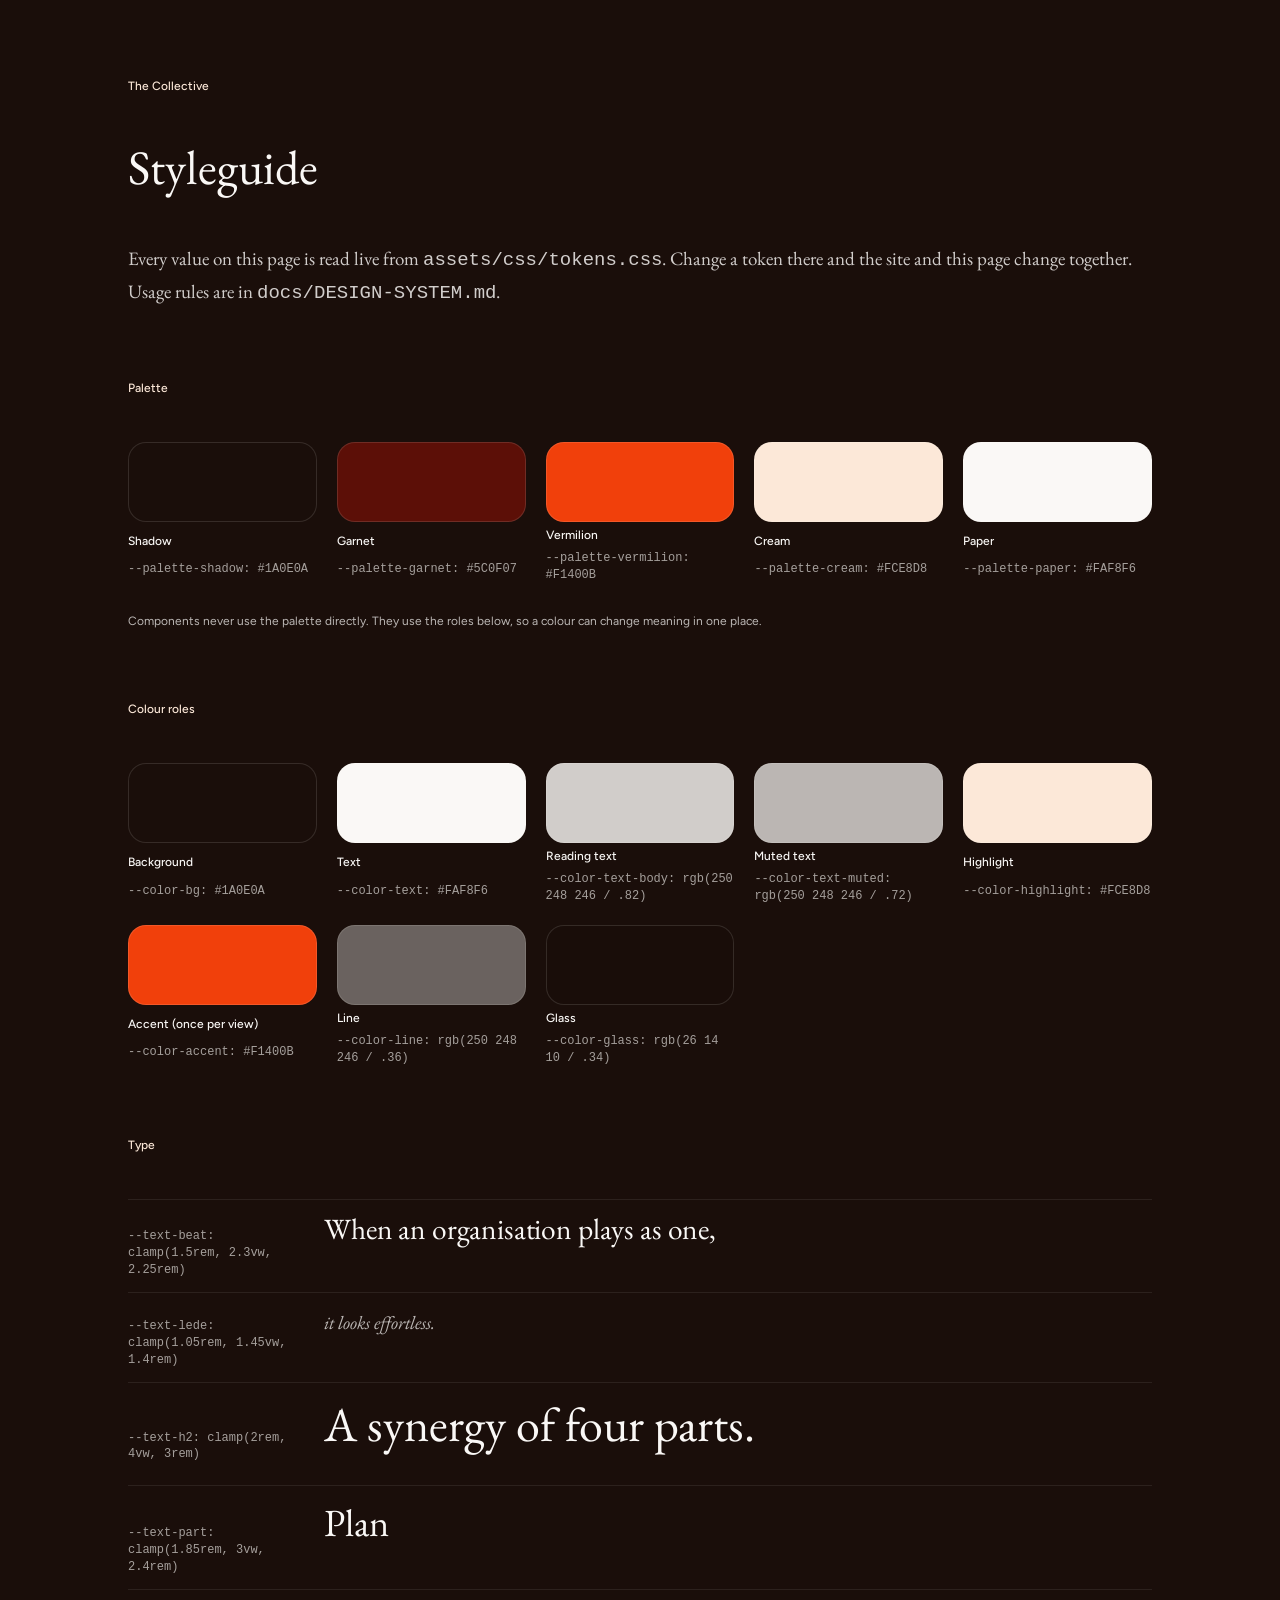
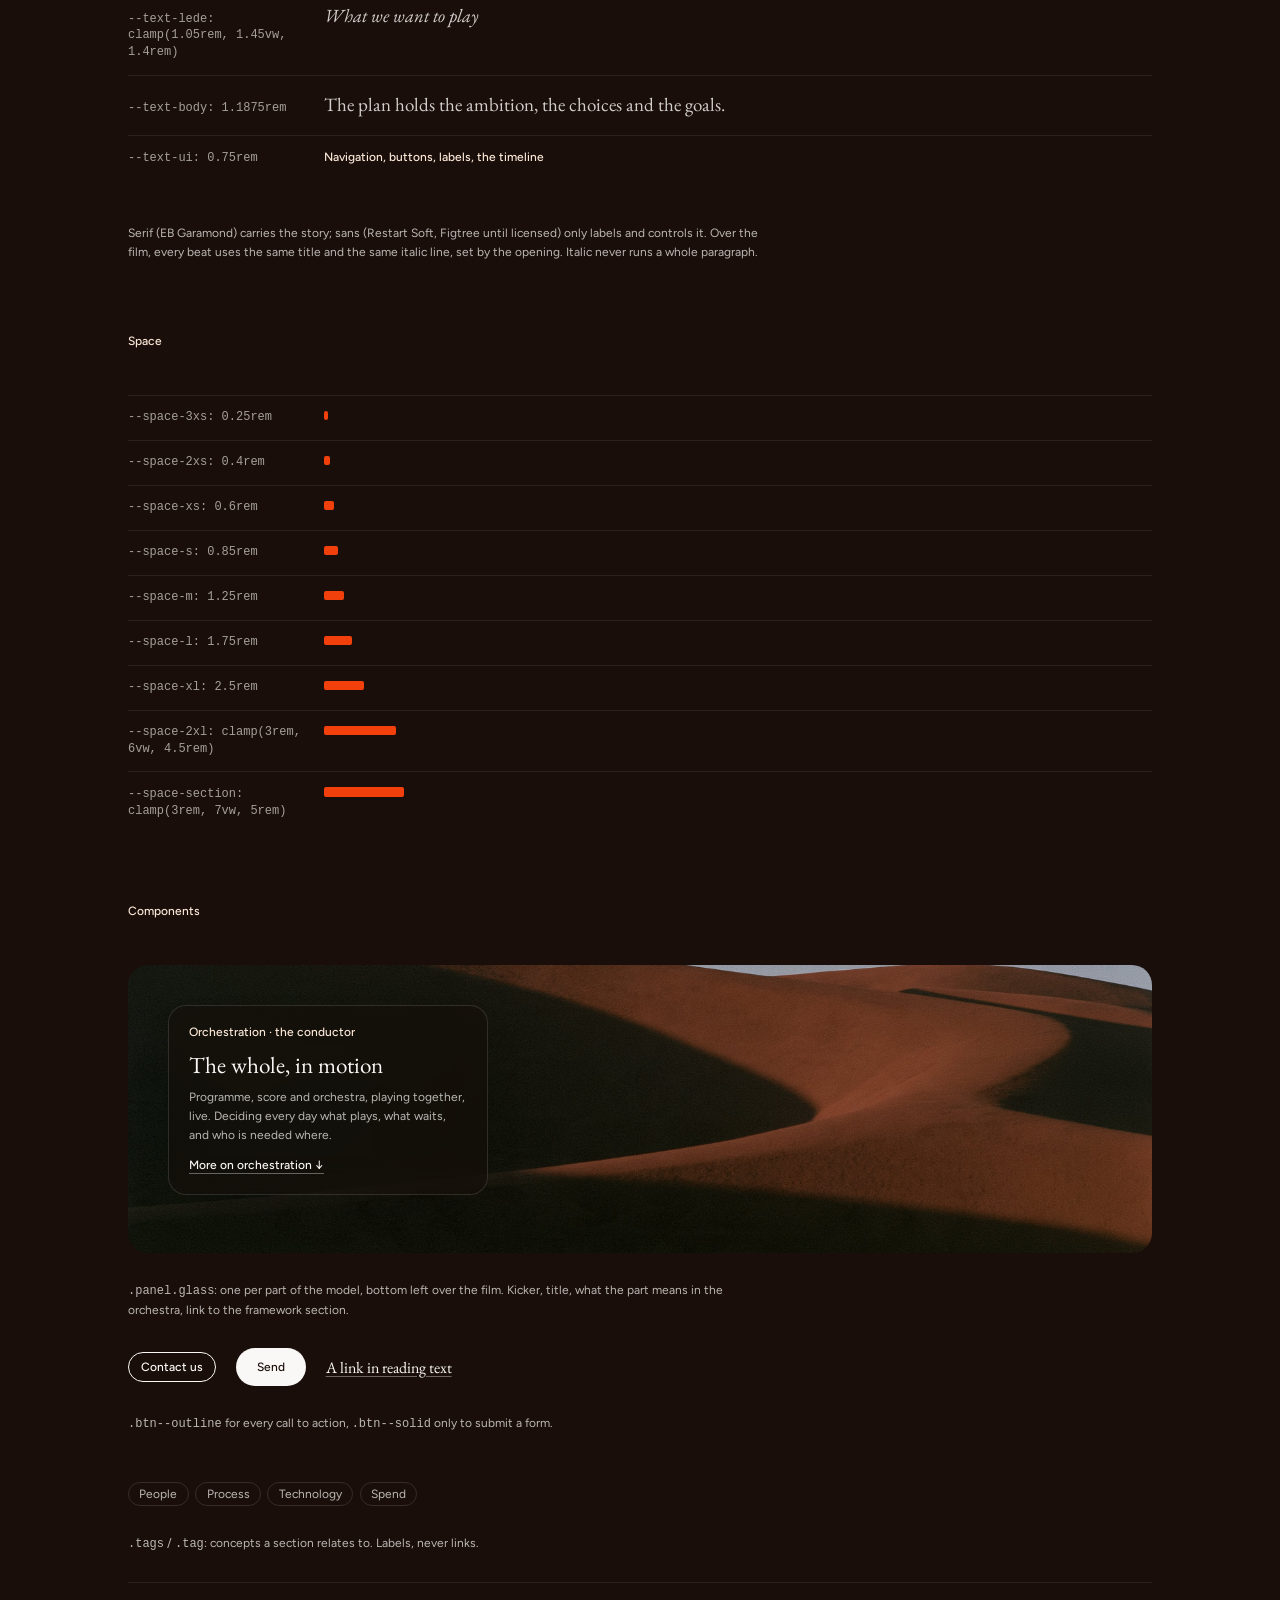
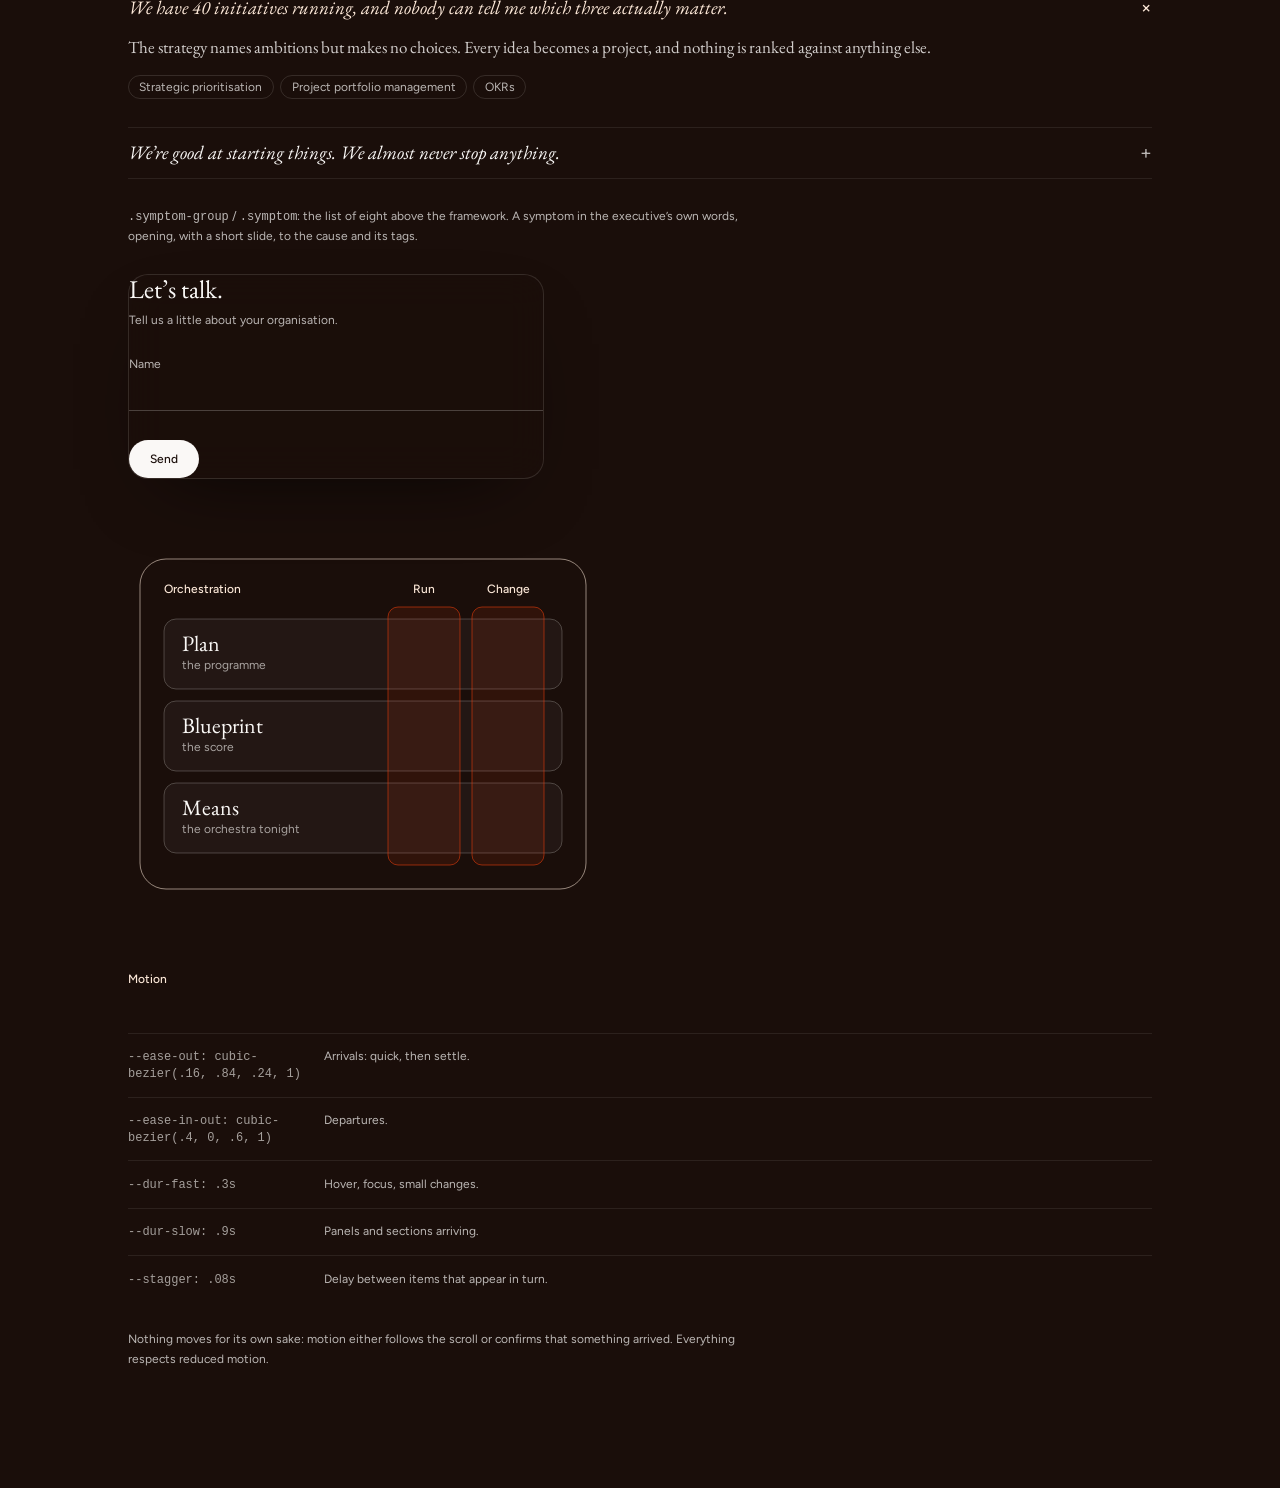
==== commit 7e90f558: "Symptoms section, framework hierarchy, closing video and reframed film stops - Sound familiar?: eigh" ====
--- a/styleguide.html
+++ b/styleguide.html
@@ -67,8 +67,9 @@
       <div>
         <div class="sg__row"><span class="sg__code" data-token="--text-beat"></span><p class="beat__title">When an organisation plays as one,</p></div>
         <div class="sg__row"><span class="sg__code" data-token="--text-lede"></span><p class="beat__lead">it looks effortless.</p></div>
-        <div class="sg__row"><span class="sg__code" data-token="--text-h2"></span><p class="section__title">One whole, four parts.</p></div>
-        <div class="sg__row"><span class="sg__code" data-token="--text-h3-lg"></span><p class="part__title">What we want to play</p></div>
+        <div class="sg__row"><span class="sg__code" data-token="--text-h2"></span><p class="section__title">A synergy of four parts.</p></div>
+        <div class="sg__row"><span class="sg__code" data-token="--text-part"></span><p class="part__name">Plan</p></div>
+        <div class="sg__row"><span class="sg__code" data-token="--text-lede"></span><p class="part__title">What we want to play</p></div>
         <div class="sg__row"><span class="sg__code" data-token="--text-body"></span><p class="section__text">The plan holds the ambition, the choices and the goals.</p></div>
         <div class="sg__row"><span class="sg__code" data-token="--text-ui"></span><p class="eyebrow">Navigation, buttons, labels, the timeline</p></div>
               </div>
@@ -115,22 +116,19 @@
       <p class="sg__note"><code>.tags</code> / <code>.tag</code>: concepts a section relates to. Labels, never links.</p>
 
       <div class="symptom-group">
-        <p class="symptom-group__part">Plan &middot; the programme</p>
-        <h3 class="symptom-group__title">Are we working on the right things?</h3>
-        <details class="symptom" open>
+        <details class="symptom" data-collapse open>
           <summary class="symptom__line">We have 40 initiatives running, and nobody can tell me which three actually matter.</summary>
           <div class="symptom__body">
-            <p class="symptom__roles">CEO &middot; COO</p>
             <p class="symptom__cause">The strategy names ambitions but makes no choices. Every idea becomes a project, and nothing is ranked against anything else.</p>
             <ul class="tags" aria-label="Related concepts"><li class="tag">Strategic prioritisation</li><li class="tag">Project portfolio management</li><li class="tag">OKRs</li></ul>
           </div>
         </details>
-        <details class="symptom">
+        <details class="symptom" data-collapse>
           <summary class="symptom__line">We&rsquo;re good at starting things. We almost never stop anything.</summary>
           <div class="symptom__body"><p class="symptom__cause">Closed state.</p></div>
         </details>
       </div>
-      <p class="sg__note"><code>.symptom-group</code> / <code>.symptom</code>: a symptom in the executive&rsquo;s own words, opening to who feels it, the cause and its tags.</p>
+      <p class="sg__note"><code>.symptom-group</code> / <code>.symptom</code>: the list of eight above the framework. A symptom in the executive&rsquo;s own words, opening, with a short slide, to the cause and its tags.</p>
 
       <div class="dialog__card glass glass--strong sg__card">
         <h2 class="dialog__title">Let&rsquo;s talk.</h2>
--- a/assets/css/tokens.css
+++ b/assets/css/tokens.css
@@ -71,6 +71,7 @@
   --text-h3:         1.45rem;
   --text-h3-lg:      1.6rem;
   --text-h2:         clamp(2rem, 4vw, 3rem);
+  --text-part:       clamp(1.85rem, 3vw, 2.4rem);  /* framework part names: below h2, above everything in the part */
   --text-beat:       clamp(1.5rem, 2.3vw, 2.25rem); /* every title over the film */
 
   --leading-beat:      1.1;                        /* titles over the film */
@@ -147,6 +148,7 @@
     --timeline-offset: calc(60px + env(safe-area-inset-bottom, 0px));
     --story-length:    1100vh;
     --text-h2:         1.85rem;
+    --text-part:       1.75rem;
     --text-body:       var(--text-body-sm);
   }
 }
--- a/assets/css/base.css
+++ b/assets/css/base.css
@@ -14,7 +14,7 @@
   text-rendering: optimizeLegibility;
 }
 
-h1, h2, h3, p, ul, figure { margin: 0; }
+h1, h2, h3, h4, p, ul, figure { margin: 0; }
 ul { padding: 0; list-style: none; }
 img, svg { max-width: 100%; }
 button { font: inherit; }
--- a/assets/css/components/sections.css
+++ b/assets/css/components/sections.css
@@ -47,7 +47,8 @@
 .section__cta { margin-top: var(--space-l); }
 
 /* ---- Framework parts --------------------------------------------------- */
-.part__title { margin-bottom: var(--space-s); font: var(--weight-regular) var(--text-h3-lg)/var(--leading-snug) var(--font-serif); }
+.part__name  { margin-bottom: var(--space-2xs); font: var(--weight-regular) var(--text-part)/var(--leading-heading) var(--font-serif); }
+.part__title { margin-bottom: var(--space-m); font: italic var(--weight-regular) var(--text-lede)/var(--leading-lede) var(--font-serif); color: var(--color-text-body); }
 
 /* ---- People ------------------------------------------------------------ */
 .people { display: grid; grid-template-columns: repeat(2, minmax(0, 1fr)); gap: var(--space-xl); }
--- a/assets/css/components/symptoms.css
+++ b/assets/css/components/symptoms.css
@@ -1,24 +1,17 @@
 /* ==========================================================================
-   Symptoms: what leadership teams recognise, grouped by the part of the
-   framework where each one starts. Every symptom is a <details> element:
-   one quiet line until opened, then who feels it, the cause and the
-   concepts it relates to. Content stays in the page for search engines.
+   Symptoms: eight things leadership teams recognise, in one list above
+   the framework. Every symptom is a <details> element:
+   one quiet line until opened, then the cause and the concepts it
+   relates to. ui.js slides it open and shut ([data-collapse]). Content stays in the page for search engines.
    ========================================================================== */
 
-.symptoms { display: grid; gap: var(--space-2xl); }
+.symptom-group { display: grid; }
 
-.symptom-group { display: grid; }
-.symptom-group__part {
-  margin-bottom: var(--space-s);
-  font: var(--weight-medium) var(--text-ui)/1 var(--font-sans);
-  color: var(--color-highlight);
+.symptom {
+  --collapse-dur: var(--dur-base);              /* read by ui.js for the open/close slide */
+  --collapse-ease: var(--ease-out);
+  border-top: 1px solid var(--color-line-hair);
 }
-.symptom-group__title {
-  margin-bottom: var(--space-m);
-  font: var(--weight-regular) var(--text-h3-lg)/var(--leading-snug) var(--font-serif);
-}
-
-.symptom { border-top: 1px solid var(--color-line-hair); }
 .symptom:last-child { border-bottom: 1px solid var(--color-line-hair); }
 
 .symptom__line {
@@ -43,17 +36,11 @@
   transition: transform var(--dur-fast) var(--ease-out), color var(--dur-fast) ease;
 }
 .symptom__line:hover,
-.symptom[open] .symptom__line { color: var(--color-highlight); }
-.symptom[open] .symptom__line::after { transform: rotate(45deg); color: var(--color-highlight); }
+.symptom[open]:not(.is-closing) .symptom__line { color: var(--color-highlight); }
+.symptom[open]:not(.is-closing) .symptom__line::after { transform: rotate(45deg); color: var(--color-highlight); }
 
 .symptom__body { padding-bottom: var(--space-l); }
-.symptom[open] .symptom__body { animation: rise-in var(--dur-base) var(--ease-out); }
 
-.symptom__roles {
-  margin-bottom: var(--space-2xs);
-  font: var(--weight-medium) var(--text-ui)/1.4 var(--font-sans);
-  color: var(--color-text-muted);
-}
 .symptom__cause {
   font: var(--weight-regular) var(--text-body-sm)/var(--leading-body) var(--font-serif);
   color: var(--color-text-body);
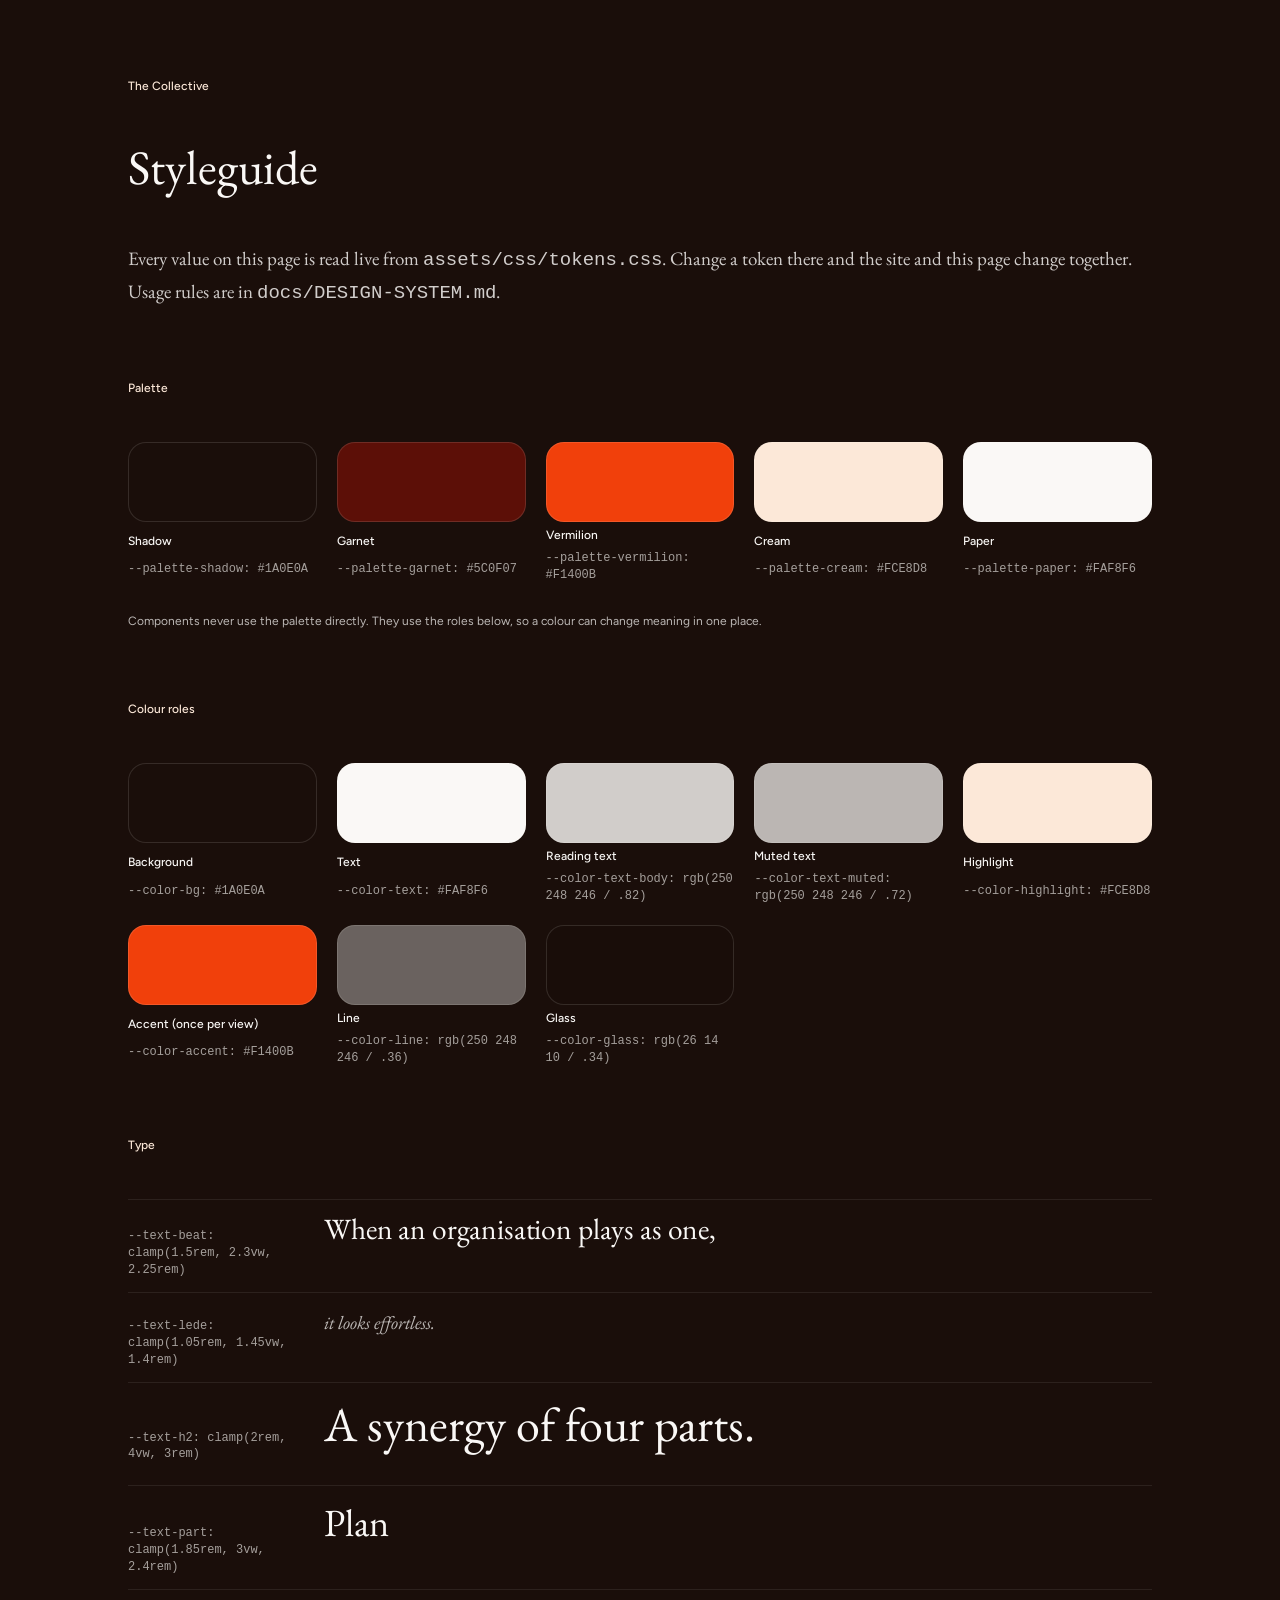
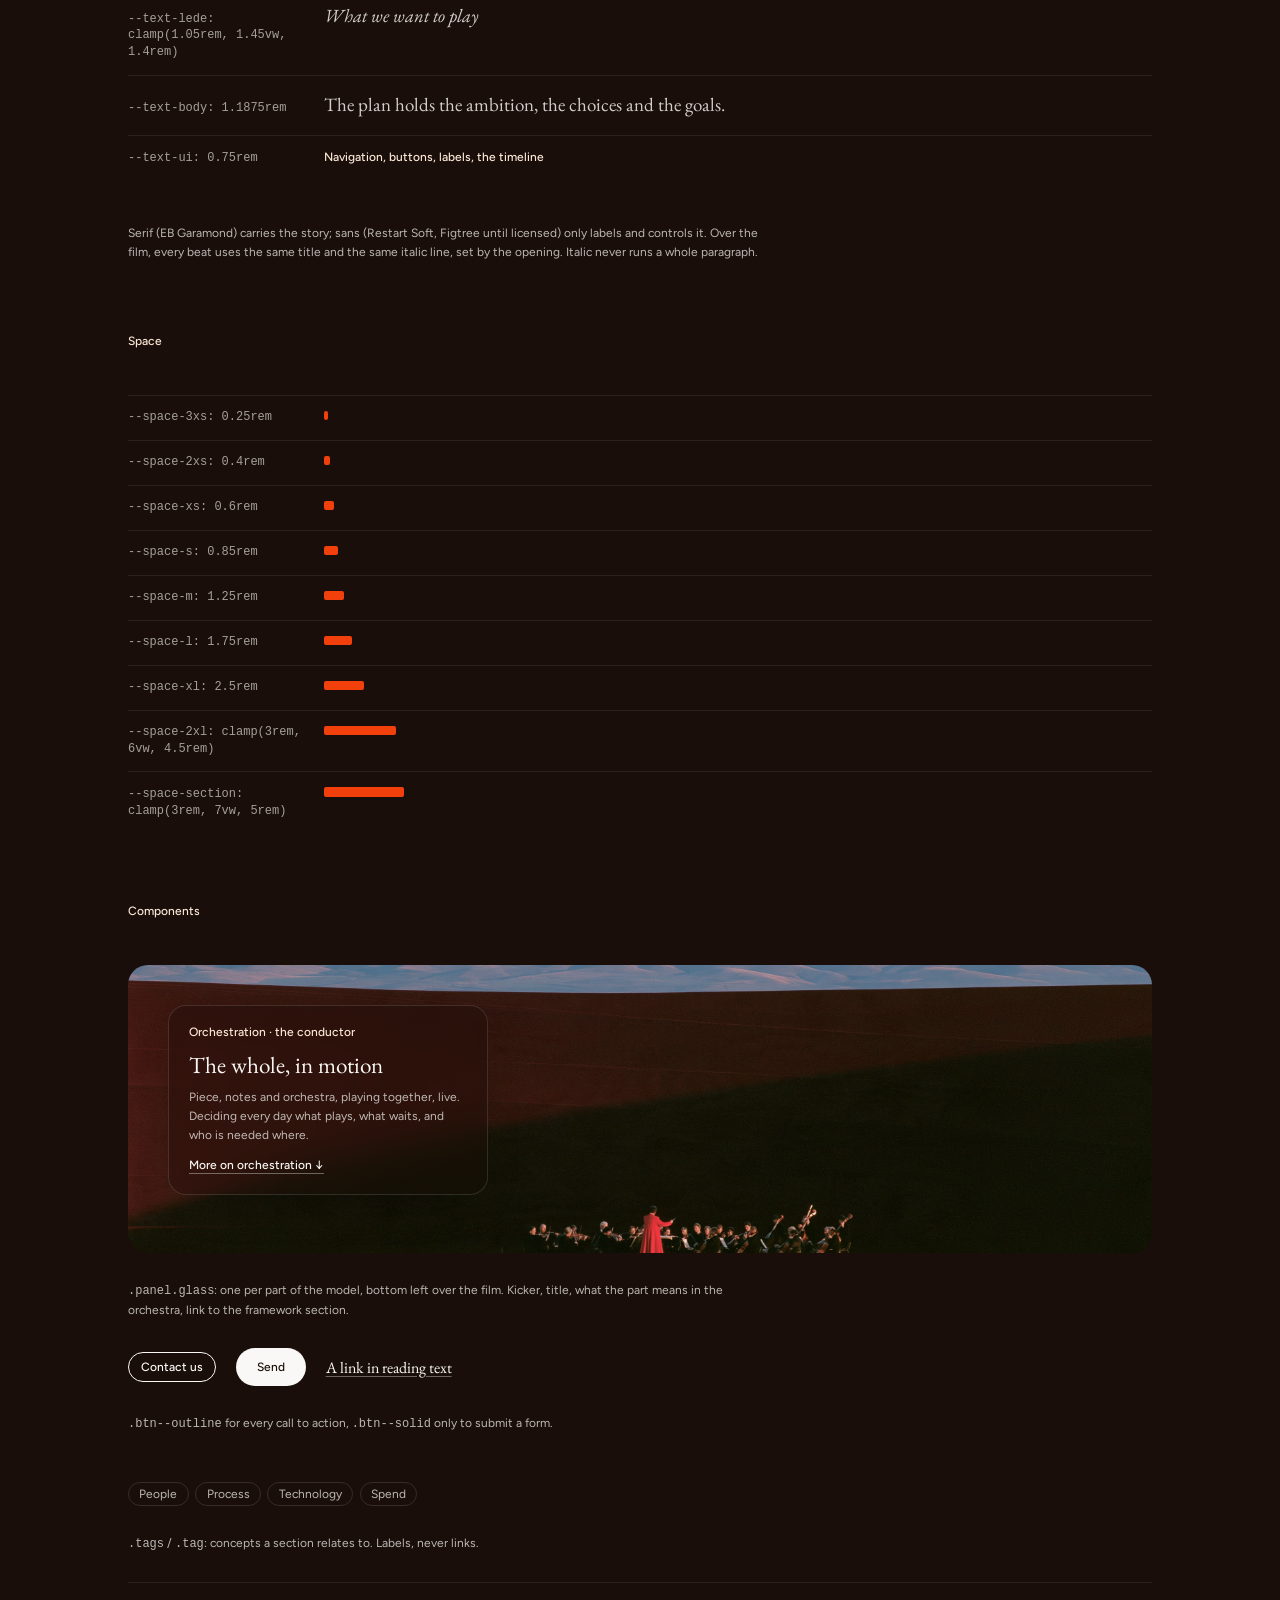
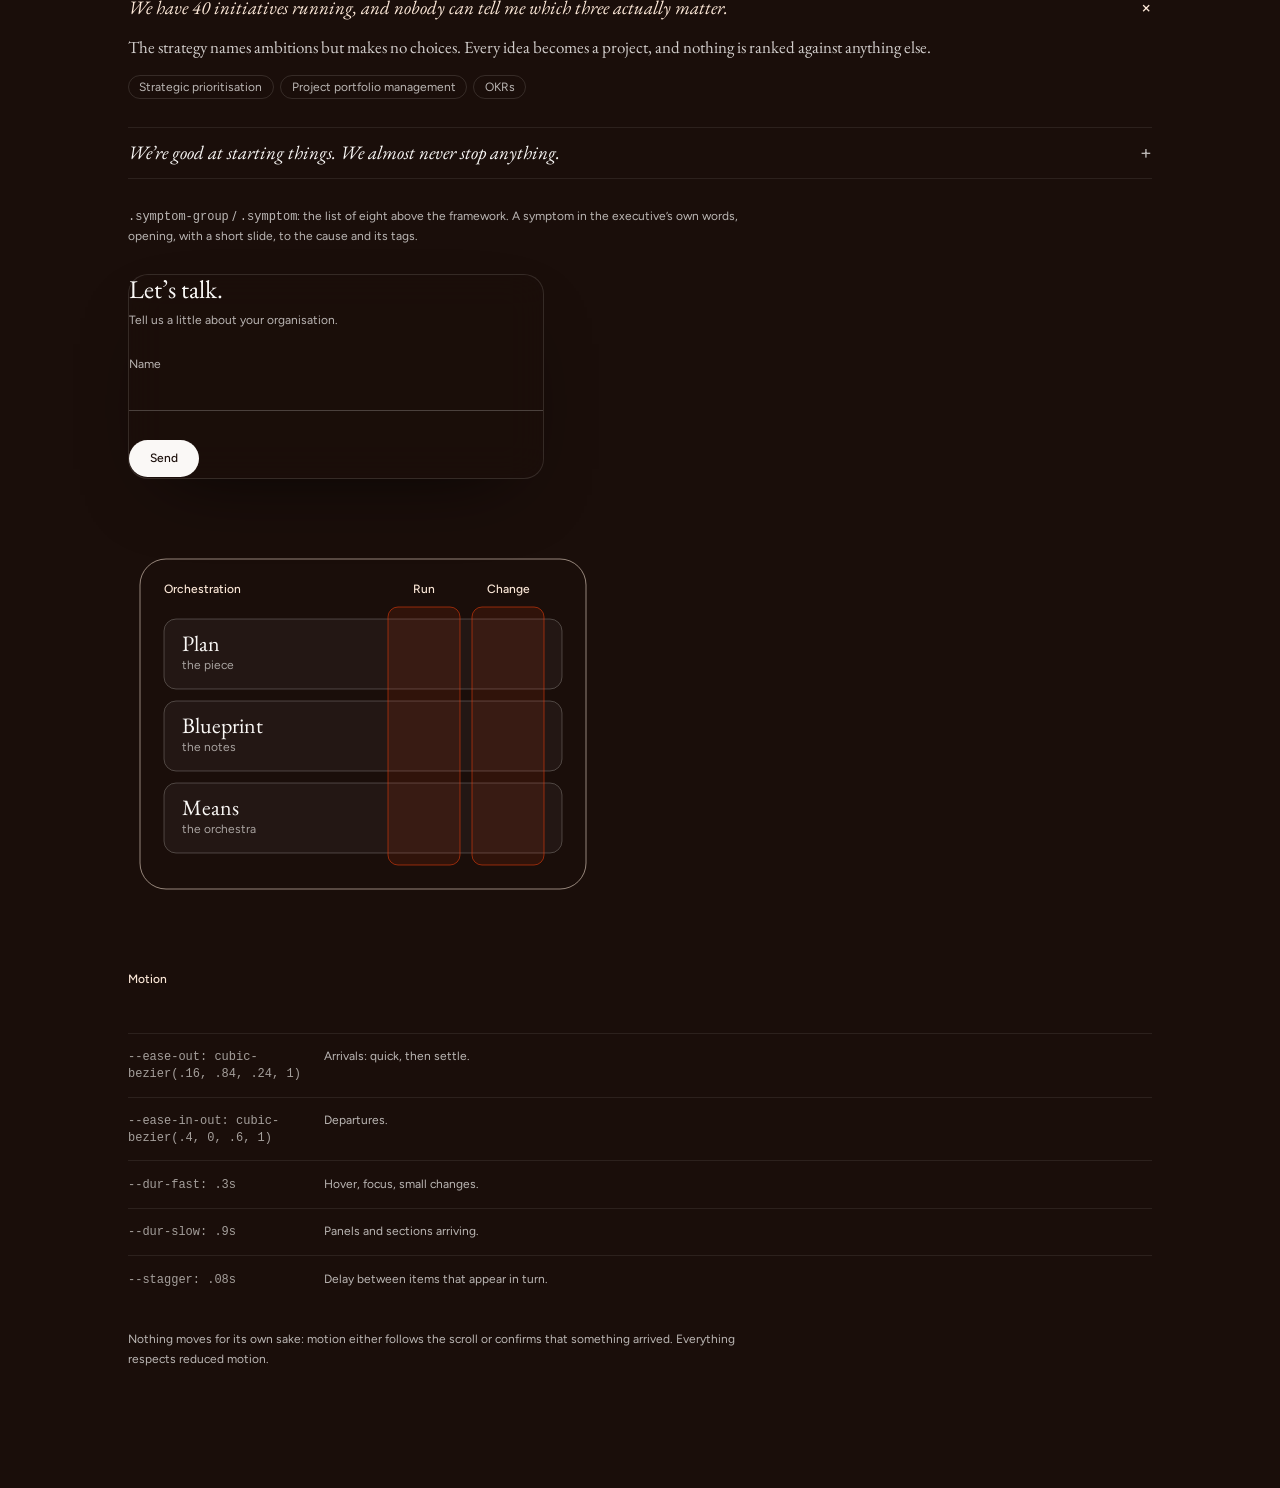
==== commit a9247e31: "Rename the metaphors, Governance pill, phone layout tweaks - Plan is the piece, Blueprint the notes," ====
--- a/styleguide.html
+++ b/styleguide.html
@@ -99,7 +99,7 @@
         <aside class="panel glass is-active" aria-label="Example panel">
           <p class="panel__kicker">Orchestration &middot; the conductor</p>
           <h3 class="panel__title">The whole, in motion</h3>
-          <p class="panel__body">Programme, score and orchestra, playing together, live. Deciding every day what plays, what waits, and who is needed where.</p>
+          <p class="panel__body">Piece, notes and orchestra, playing together, live. Deciding every day what plays, what waits, and who is needed where.</p>
           <a class="panel__link" href="#">More on orchestration &darr;</a>
         </aside>
       </div>
@@ -141,9 +141,9 @@
         <svg class="diagram__svg diagram__svg--wide" viewBox="0 0 470 354" role="img" aria-label="Framework diagram">
           <rect class="diagram__frame" x="12" y="12" width="446" height="330" rx="26"/>
           <text class="diagram__label diagram__frame-label" x="36" y="46">Orchestration</text>
-          <g class="diagram__layer"><rect x="36" y="72" width="398" height="70" rx="12"/><text class="diagram__name" x="54" y="104">Plan</text><text class="diagram__desc" x="54" y="122">the programme</text></g>
-          <g class="diagram__layer"><rect x="36" y="154" width="398" height="70" rx="12"/><text class="diagram__name" x="54" y="186">Blueprint</text><text class="diagram__desc" x="54" y="204">the score</text></g>
-          <g class="diagram__layer"><rect x="36" y="236" width="398" height="70" rx="12"/><text class="diagram__name" x="54" y="268">Means</text><text class="diagram__desc" x="54" y="286">the orchestra tonight</text></g>
+          <g class="diagram__layer"><rect x="36" y="72" width="398" height="70" rx="12"/><text class="diagram__name" x="54" y="104">Plan</text><text class="diagram__desc" x="54" y="122">the piece</text></g>
+          <g class="diagram__layer"><rect x="36" y="154" width="398" height="70" rx="12"/><text class="diagram__name" x="54" y="186">Blueprint</text><text class="diagram__desc" x="54" y="204">the notes</text></g>
+          <g class="diagram__layer"><rect x="36" y="236" width="398" height="70" rx="12"/><text class="diagram__name" x="54" y="268">Means</text><text class="diagram__desc" x="54" y="286">the orchestra</text></g>
           <g class="diagram__pillar"><rect x="260" y="60" width="72" height="258" rx="10"/><text class="diagram__label" x="296" y="46">Run</text></g>
           <g class="diagram__pillar"><rect x="344" y="60" width="72" height="258" rx="10"/><text class="diagram__label" x="380" y="46">Change</text></g>
         </svg>
--- a/assets/css/tokens.css
+++ b/assets/css/tokens.css
@@ -62,6 +62,7 @@
   --weight-medium:  500;
 
   --text-ui:         0.75rem;                      /* 12px  navigation, buttons, timeline, labels */
+  --text-brand:      0.6875rem;                    /* 11px  the brand name in the top bar (capitals) */
   --text-field:      1rem;                         /* 16px  form input (16px stops iOS zooming in) */
   --text-close:      1.125rem;                     /* 18px  the × that closes the dialog */
   --text-body-sm:    1.0625rem;                    /* 17px  body on phones, bios */
@@ -83,6 +84,7 @@
   --leading-body:      1.7;
   --tracking-beat:      -0.005em;
   --tracking-ui:         0.02em;
+  --tracking-brand:      0.16em;                     /* the brand name, set in capitals */
 
   /* ---- Space ------------------------------------------------------------ */
   --space-3xs: 0.25rem;
@@ -144,8 +146,8 @@
 /* Phones and narrow tablets: same system, adjusted distances */
 @media (max-width: 720px) {
   :root {
-    --panel-offset:    calc(124px + env(safe-area-inset-bottom, 0px));
-    --timeline-offset: calc(60px + env(safe-area-inset-bottom, 0px));
+    --panel-offset:    calc(76px + env(safe-area-inset-bottom, 0px));
+    --timeline-offset: calc(36px + env(safe-area-inset-bottom, 0px));
     --story-length:    1100vh;
     --text-h2:         1.85rem;
     --text-part:       1.75rem;
